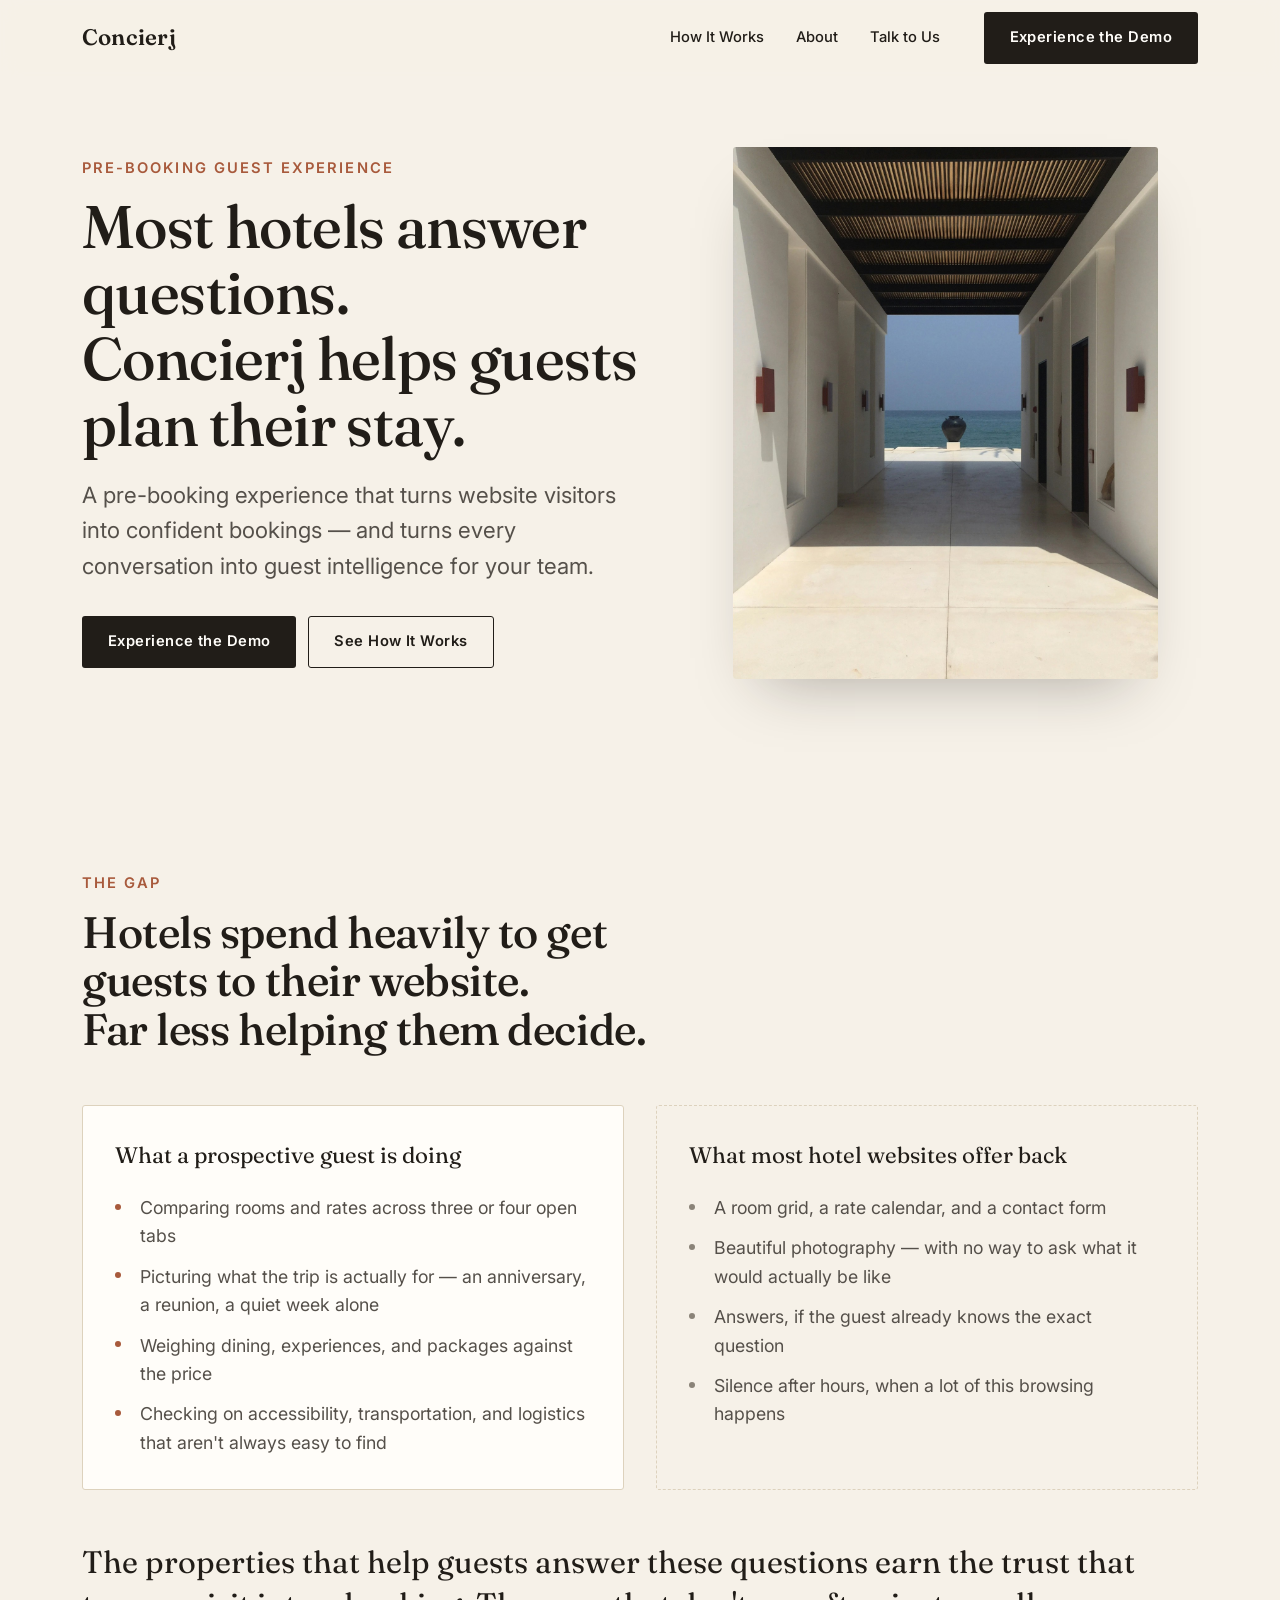
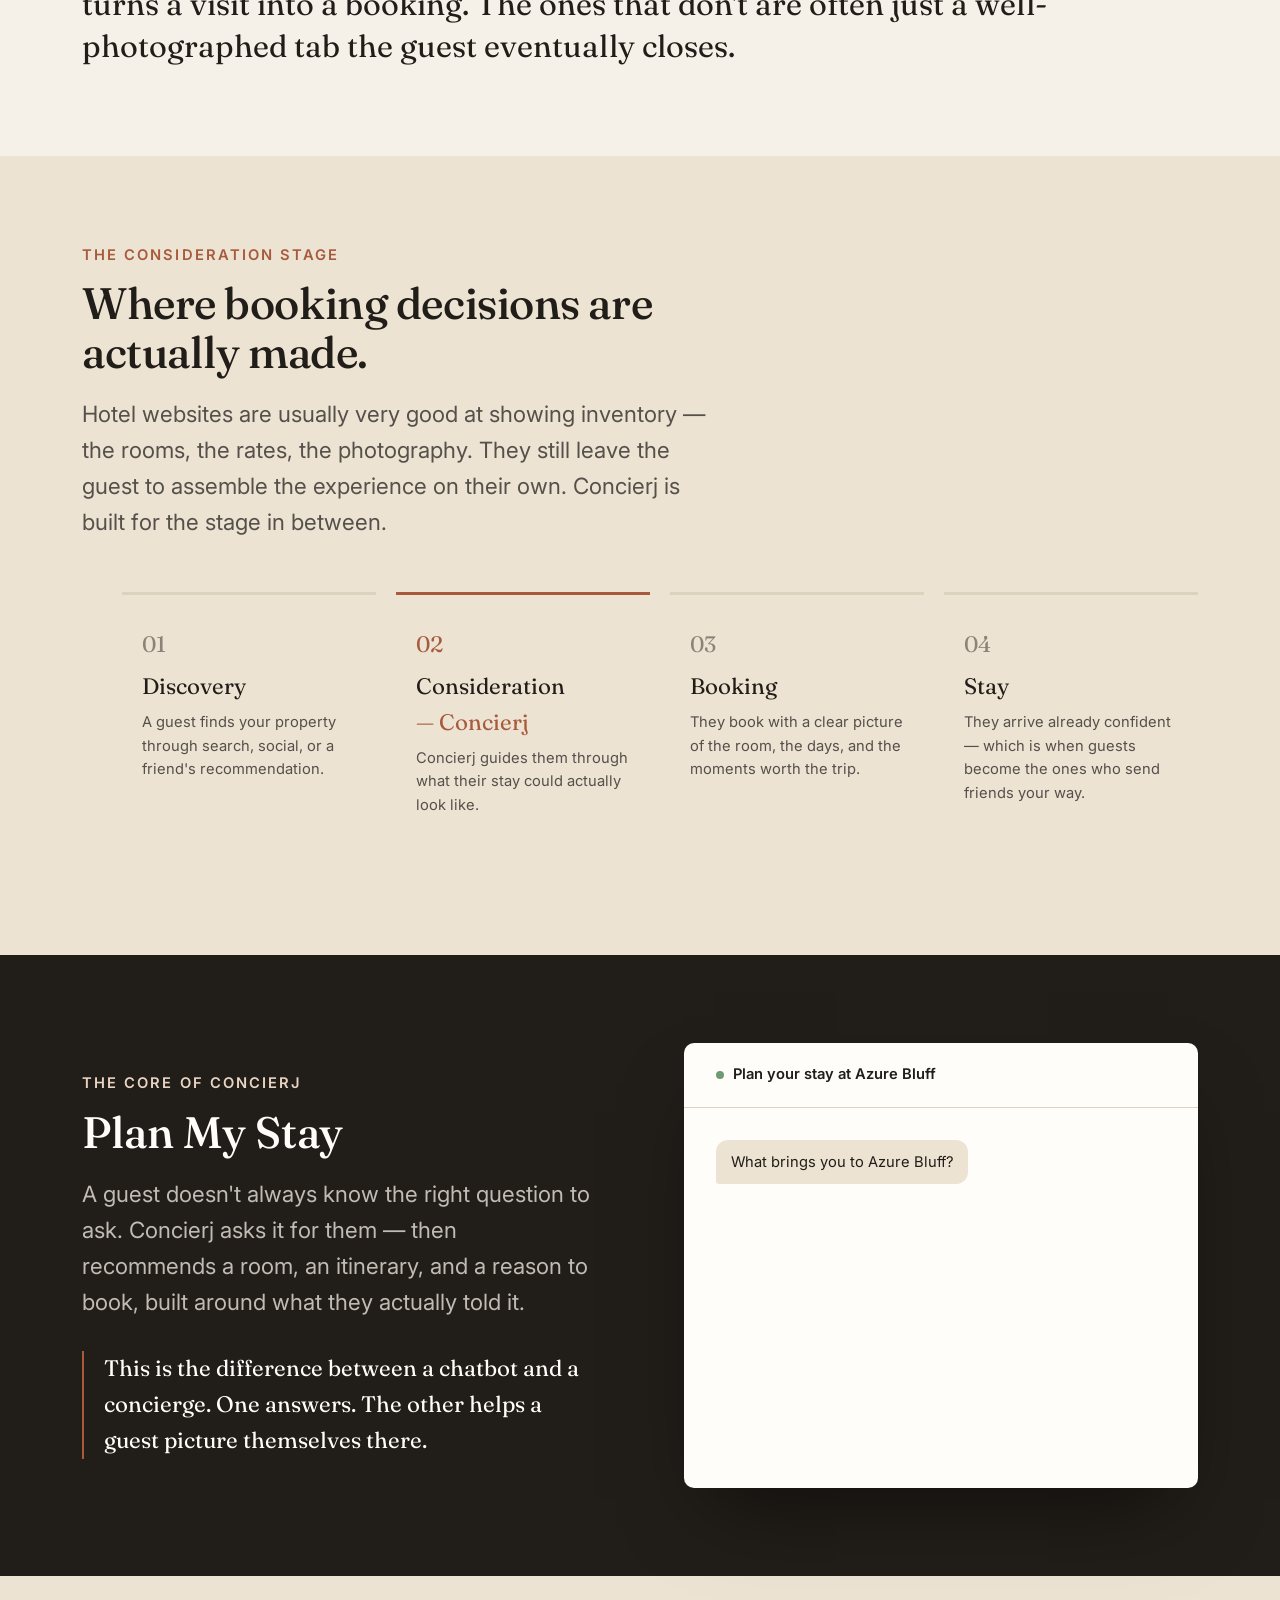
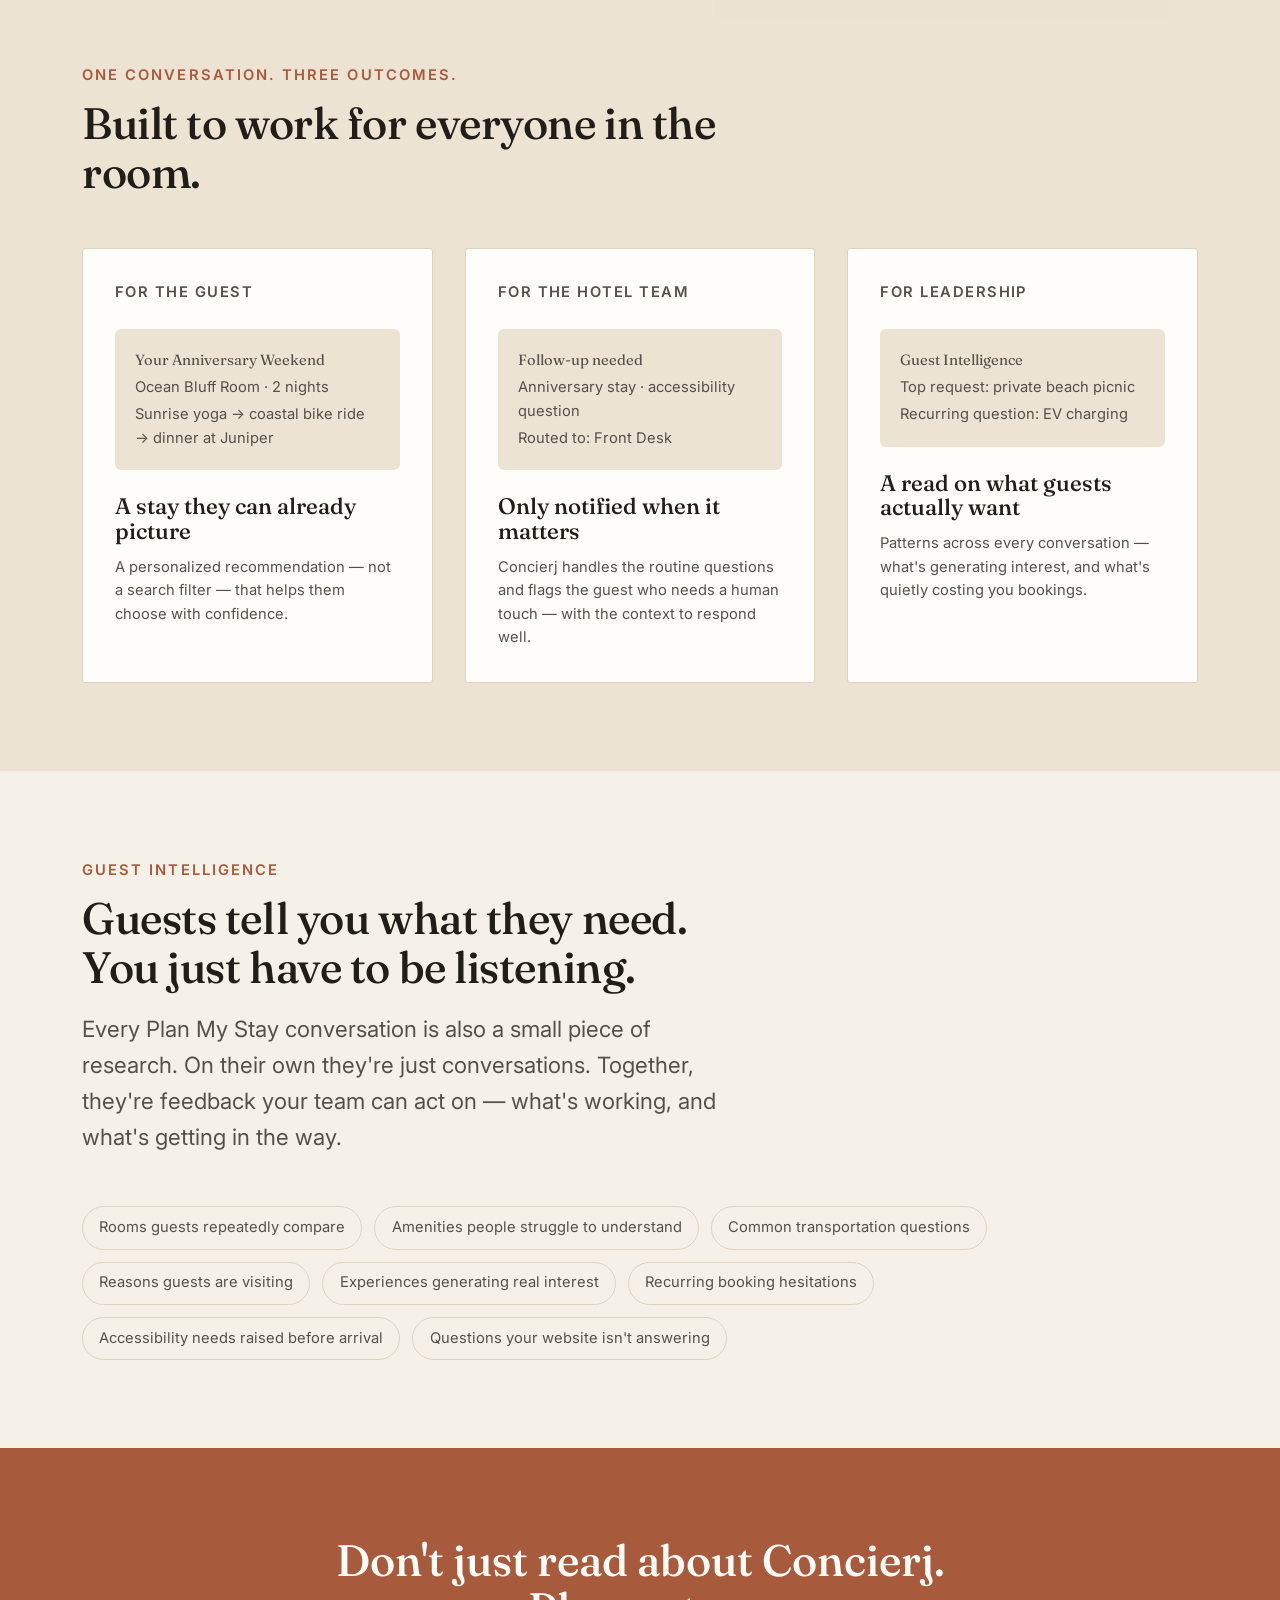
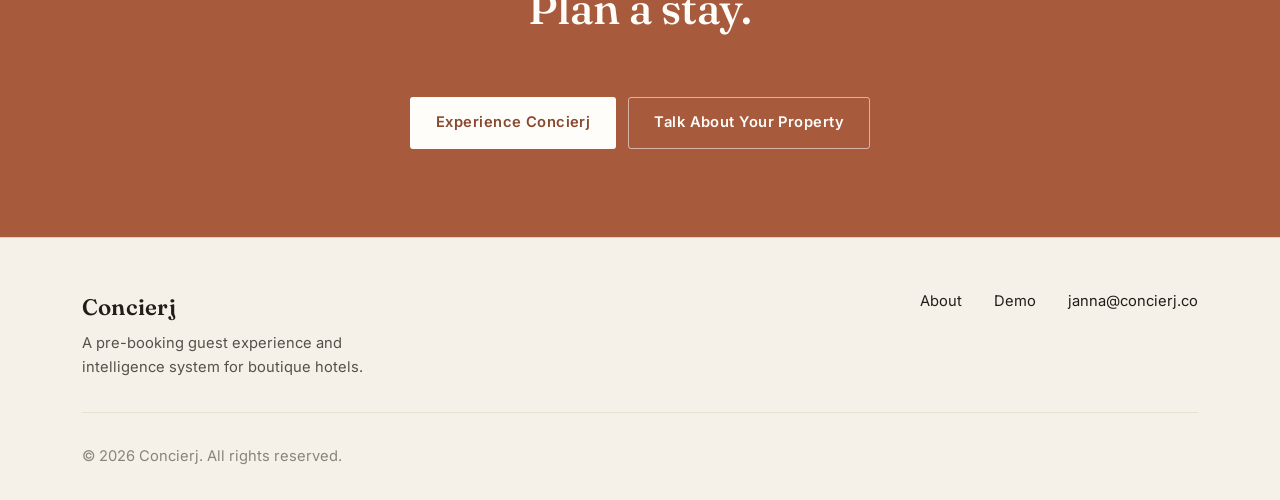
==== index.html @ c4ca3029 "Initial Concierj marketing site + Azure Bluff demo - Home: hero, problem, consideration stage, Plan " ====
<!doctype html>
<html lang="en">
<head>
  <meta charset="UTF-8" />
  <meta name="viewport" content="width=device-width, initial-scale=1" />
  <title>Concierj | Turn Hotel Website Visitors Into Confident Guests</title>
  <meta name="description" content="Concierj is a pre-booking guest experience for boutique hotels. It helps prospective guests plan their stay before they book — and turns every conversation into guest intelligence for your team." />
  <link rel="canonical" href="https://concierj.co/" />

  <meta property="og:type" content="website" />
  <meta property="og:site_name" content="Concierj" />
  <meta property="og:title" content="Concierj | Turn Hotel Website Visitors Into Confident Guests" />
  <meta property="og:description" content="Most hotels answer questions. Concierj helps guests plan their stay — a pre-booking experience that turns website visitors into confident bookings." />
  <meta property="og:url" content="https://concierj.co/" />
  <meta property="og:image" content="https://concierj.co/assets/images/concierj/hero-corridor.jpg" />
  <meta name="twitter:card" content="summary_large_image" />

  <link rel="icon" href="/assets/icons/favicon.svg" type="image/svg+xml" />
  <link rel="preconnect" href="https://fonts.googleapis.com" />
  <link rel="preconnect" href="https://fonts.gstatic.com" crossorigin />
  <link href="https://fonts.googleapis.com/css2?family=Fraunces:opsz,wght@9..144,400;9..144,500;9..144,600&family=Inter:wght@400;500;600;700&display=swap" rel="stylesheet" />

  <link rel="stylesheet" href="/styles/tokens.css" />
  <link rel="stylesheet" href="/styles/base.css" />
  <link rel="stylesheet" href="/styles/home.css" />
</head>
<body>
  <a class="skip-link" href="#main">Skip to content</a>

  <header class="site-header" data-site-header>
    <div class="wrap site-header__row">
      <a class="wordmark" href="/">Concierj</a>

      <nav class="site-nav" data-nav-menu id="site-nav">
        <a href="/#consideration">How It Works</a>
        <a href="/about.html">About</a>
        <a href="https://calendly.com/janna-concierj/30min">Talk to Us</a>
        <a class="btn btn-primary nav-cta" href="/demo/">Experience the Demo</a>
      </nav>

      <button class="nav-toggle" data-nav-toggle aria-expanded="false" aria-controls="site-nav">
        <span class="visually-hidden">Menu</span>
        <span aria-hidden="true"></span>
      </button>
    </div>
  </header>

  <main id="main">

    <!-- HERO -->
    <section class="hero">
      <div class="wrap hero__row">
        <div class="hero__copy">
          <p class="eyebrow">Pre-booking guest experience</p>
          <h1>Most hotels answer questions.<br>Concierj helps guests plan their stay.</h1>
          <p class="hero__sub">A pre-booking experience that turns website visitors into confident bookings — and turns every conversation into guest intelligence for your team.</p>
          <div class="hero__ctas">
            <a class="btn btn-primary" href="/demo/">Experience the Demo</a>
            <a class="btn btn-ghost" href="#consideration">See How It Works</a>
          </div>
        </div>
        <figure class="hero__media">
          <img src="/assets/images/concierj/hero-corridor.jpg" alt="A sunlit hotel corridor opening onto the ocean" width="1200" height="1500" />
        </figure>
      </div>
    </section>

    <!-- THE PROBLEM -->
    <section class="section" id="problem">
      <div class="wrap">
        <div class="section__head" data-reveal>
          <p class="eyebrow">The gap</p>
          <h2>Hotels spend heavily to get guests to their website.<br>Far less helping them decide.</h2>
        </div>

        <div class="compare" data-reveal>
          <div class="compare__col">
            <p class="compare__label">What a prospective guest is doing</p>
            <ul class="compare__list">
              <li>Comparing rooms and rates across three or four open tabs</li>
              <li>Picturing what the trip is actually for — an anniversary, a reunion, a quiet week alone</li>
              <li>Weighing dining, experiences, and packages against the price</li>
              <li>Checking on accessibility, transportation, and logistics that aren't always easy to find</li>
            </ul>
          </div>
          <div class="compare__col compare__col--muted">
            <p class="compare__label">What most hotel websites offer back</p>
            <ul class="compare__list">
              <li>A room grid, a rate calendar, and a contact form</li>
              <li>Beautiful photography — with no way to ask what it would actually be like</li>
              <li>Answers, if the guest already knows the exact question</li>
              <li>Silence after hours, when a lot of this browsing happens</li>
            </ul>
          </div>
        </div>

        <p class="section__note" data-reveal>The properties that help guests answer these questions earn the trust that turns a visit into a booking. The ones that don't are often just a well-photographed tab the guest eventually closes.</p>
      </div>
    </section>

    <!-- THE CONSIDERATION STAGE -->
    <section class="section section--sand" id="consideration">
      <div class="wrap">
        <div class="section__head" data-reveal>
          <p class="eyebrow">The consideration stage</p>
          <h2>Where booking decisions are actually made.</h2>
          <p class="section__lede">Hotel websites are usually very good at showing inventory — the rooms, the rates, the photography. They still leave the guest to assemble the experience on their own. Concierj is built for the stage in between.</p>
        </div>

        <ol class="flow" data-reveal>
          <li class="flow__step">
            <span class="flow__index">01</span>
            <span class="flow__label">Discovery</span>
            <span class="flow__desc">A guest finds your property through search, social, or a friend's recommendation.</span>
          </li>
          <li class="flow__step flow__step--active">
            <span class="flow__index">02</span>
            <span class="flow__label">Consideration<br><em>— Concierj</em></span>
            <span class="flow__desc">Concierj guides them through what their stay could actually look like.</span>
          </li>
          <li class="flow__step">
            <span class="flow__index">03</span>
            <span class="flow__label">Booking</span>
            <span class="flow__desc">They book with a clear picture of the room, the days, and the moments worth the trip.</span>
          </li>
          <li class="flow__step">
            <span class="flow__index">04</span>
            <span class="flow__label">Stay</span>
            <span class="flow__desc">They arrive already confident — which is when guests become the ones who send friends your way.</span>
          </li>
        </ol>
      </div>
    </section>

    <!-- PLAN MY STAY -->
    <section class="section plan" id="plan-my-stay">
      <div class="wrap plan__row">
        <div class="plan__copy" data-reveal>
          <p class="eyebrow">The core of Concierj</p>
          <h2>Plan My Stay</h2>
          <p class="section__lede">A guest doesn't always know the right question to ask. Concierj asks it for them — then recommends a room, an itinerary, and a reason to book, built around what they actually told it.</p>
          <p class="plan__note">This is the difference between a chatbot and a concierge. One answers. The other helps a guest picture themselves there.</p>
        </div>

        <div class="chat" data-reveal aria-label="Example Plan My Stay conversation">
          <div class="chat__window" data-chat-window>
            <div class="chat__header">
              <span class="chat__dot"></span> Plan your stay at Azure Bluff
            </div>
            <div class="chat__body" data-chat-body></div>
          </div>
        </div>
      </div>
    </section>

    <!-- ONE CONVERSATION. THREE OUTCOMES. -->
    <section class="section section--sand" id="outcomes">
      <div class="wrap">
        <div class="section__head" data-reveal>
          <p class="eyebrow">One conversation. Three outcomes.</p>
          <h2>Built to work for everyone in the room.</h2>
        </div>

        <div class="outcomes" data-reveal>
          <article class="outcome-card">
            <p class="outcome-card__for">For the guest</p>
            <div class="outcome-card__mock outcome-card__mock--itinerary">
              <p class="mock-title">Your Anniversary Weekend</p>
              <p class="mock-line">Ocean Bluff Room · 2 nights</p>
              <p class="mock-line">Sunrise yoga → coastal bike ride → dinner at Juniper</p>
            </div>
            <h3>A stay they can already picture</h3>
            <p>A personalized recommendation — not a search filter — that helps them choose with confidence.</p>
          </article>

          <article class="outcome-card">
            <p class="outcome-card__for">For the hotel team</p>
            <div class="outcome-card__mock outcome-card__mock--alert">
              <p class="mock-title">Follow-up needed</p>
              <p class="mock-line">Anniversary stay · accessibility question</p>
              <p class="mock-line">Routed to: Front Desk</p>
            </div>
            <h3>Only notified when it matters</h3>
            <p>Concierj handles the routine questions and flags the guest who needs a human touch — with the context to respond well.</p>
          </article>

          <article class="outcome-card">
            <p class="outcome-card__for">For leadership</p>
            <div class="outcome-card__mock outcome-card__mock--report">
              <p class="mock-title">Guest Intelligence</p>
              <p class="mock-line">Top request: private beach picnic</p>
              <p class="mock-line">Recurring question: EV charging</p>
            </div>
            <h3>A read on what guests actually want</h3>
            <p>Patterns across every conversation — what's generating interest, and what's quietly costing you bookings.</p>
          </article>
        </div>
      </div>
    </section>

    <!-- GUEST INTELLIGENCE -->
    <section class="section" id="guest-intelligence">
      <div class="wrap">
        <div class="section__head" data-reveal>
          <p class="eyebrow">Guest intelligence</p>
          <h2>Guests tell you what they need. You just have to be listening.</h2>
          <p class="section__lede">Every Plan My Stay conversation is also a small piece of research. On their own they're just conversations. Together, they're feedback your team can act on — what's working, and what's getting in the way.</p>
        </div>

        <ul class="tags" data-reveal>
          <li>Rooms guests repeatedly compare</li>
          <li>Amenities people struggle to understand</li>
          <li>Common transportation questions</li>
          <li>Reasons guests are visiting</li>
          <li>Experiences generating real interest</li>
          <li>Recurring booking hesitations</li>
          <li>Accessibility needs raised before arrival</li>
          <li>Questions your website isn't answering</li>
        </ul>
      </div>
    </section>

    <!-- FINAL CTA -->
    <section class="cta-final">
      <div class="wrap cta-final__inner" data-reveal>
        <h2>Don't just read about Concierj.<br>Plan a stay.</h2>
        <div class="hero__ctas">
          <a class="btn btn-on-dark" href="/demo/">Experience Concierj</a>
          <a class="btn btn-ghost-on-dark" href="https://calendly.com/janna-concierj/30min">Talk About Your Property</a>
        </div>
      </div>
    </section>

  </main>

  <footer class="site-footer">
    <div class="wrap site-footer__row">
      <div>
        <p class="wordmark wordmark--footer">Concierj</p>
        <p class="site-footer__tagline">A pre-booking guest experience and intelligence system for boutique hotels.</p>
      </div>
      <nav class="site-footer__nav">
        <a href="/about.html">About</a>
        <a href="/demo/">Demo</a>
        <a href="mailto:janna@concierj.co">janna@concierj.co</a>
      </nav>
    </div>
    <div class="wrap">
      <p class="site-footer__copy">© 2026 Concierj. All rights reserved.</p>
    </div>
  </footer>

  <script src="/scripts/nav.js"></script>
  <script src="/scripts/home.js"></script>
</body>
</html>
---- styles/tokens.css ----
/* ============================================================
   Concierj — Design Tokens
   Shared across the Concierj marketing site and the Azure Bluff
   demo environment. Azure Bluff overrides a subset of these in
   demo.css to read as a related-but-distinct hotel brand.
   ============================================================ */

:root {
  /* Concierj palette — warm, editorial, hospitality-first */
  --ink: #211d18;
  --ink-soft: #55504a;
  --ink-faint: #8a8378;
  --sand: #f6f1e8;
  --sand-deep: #ece3d3;
  --paper: #fffdf9;
  --accent: #a85a3c;
  --accent-dark: #8a4830;
  --accent-soft: #e9d4c4;
  --line: #ddd2bd;
  --line-soft: #e8e0d1;

  /* Type */
  --font-display: "Fraunces", "Iowan Old Style", Georgia, serif;
  --font-body: "Inter", -apple-system, BlinkMacSystemFont, "Segoe UI", sans-serif;

  --step--1: clamp(0.83rem, 0.8rem + 0.15vw, 0.92rem);
  --step-0: clamp(1rem, 0.95rem + 0.2vw, 1.125rem);
  --step-1: clamp(1.2rem, 1.1rem + 0.4vw, 1.4rem);
  --step-2: clamp(1.5rem, 1.3rem + 0.8vw, 1.95rem);
  --step-3: clamp(1.9rem, 1.5rem + 1.6vw, 2.75rem);
  --step-4: clamp(2.4rem, 1.8rem + 2.6vw, 3.75rem);
  --step-5: clamp(3rem, 2.1rem + 4vw, 5rem);

  /* Space */
  --space-2xs: 0.4rem;
  --space-xs: 0.75rem;
  --space-s: 1.25rem;
  --space-m: 2rem;
  --space-l: 3.25rem;
  --space-xl: 5.5rem;
  --space-2xl: 8.5rem;

  /* Layout */
  --content-max: 1180px;
  --text-max: 62ch;
  --radius: 3px;
  --ease: cubic-bezier(0.22, 0.61, 0.36, 1);
  --dur: 0.6s;
}
---- styles/base.css ----
/* ============================================================
   Base reset + shared primitives (buttons, links, layout utils)
   ============================================================ */

*, *::before, *::after { box-sizing: border-box; }
html { scroll-behavior: smooth; }
@media (prefers-reduced-motion: reduce) {
  html { scroll-behavior: auto; }
  *, *::before, *::after {
    animation-duration: 0.01ms !important;
    animation-iteration-count: 1 !important;
    transition-duration: 0.01ms !important;
    scroll-behavior: auto !important;
  }
}

body {
  margin: 0;
  background: var(--sand);
  color: var(--ink);
  font-family: var(--font-body);
  font-size: var(--step-0);
  line-height: 1.6;
  -webkit-font-smoothing: antialiased;
}

img { max-width: 100%; height: auto; display: block; }
h1, h2, h3, h4 { font-family: var(--font-display); font-weight: 500; line-height: 1.1; margin: 0; }
p { margin: 0; }
a { color: inherit; text-decoration: none; }
button { font-family: inherit; }
ul { margin: 0; padding: 0; list-style: none; }

.wrap {
  max-width: var(--content-max);
  margin-inline: auto;
  padding-inline: var(--space-s);
}

@media (min-width: 640px) {
  .wrap { padding-inline: var(--space-m); }
}

.eyebrow {
  font-size: var(--step--1);
  letter-spacing: 0.14em;
  text-transform: uppercase;
  color: var(--accent);
  font-weight: 600;
}

.btn {
  display: inline-flex;
  align-items: center;
  gap: 0.5em;
  padding: 0.9em 1.7em;
  border-radius: var(--radius);
  font-size: var(--step--1);
  letter-spacing: 0.03em;
  font-weight: 600;
  border: 1px solid transparent;
  cursor: pointer;
  transition: transform var(--dur) var(--ease), background var(--dur) var(--ease), color var(--dur) var(--ease), border-color var(--dur) var(--ease);
  white-space: nowrap;
}
.btn:hover { transform: translateY(-1px); }

.btn-primary {
  background: var(--ink);
  color: var(--paper);
}
.btn-primary:hover { background: var(--accent-dark); }

.btn-ghost {
  background: transparent;
  color: var(--ink);
  border-color: var(--ink);
}
.btn-ghost:hover { background: var(--ink); color: var(--paper); }

.btn-on-dark {
  background: var(--paper);
  color: var(--ink);
}
.btn-on-dark:hover { background: var(--accent-soft); }

.btn-ghost-on-dark {
  background: transparent;
  color: var(--paper);
  border-color: rgba(255,255,255,0.55);
}
.btn-ghost-on-dark:hover { border-color: var(--paper); background: rgba(255,255,255,0.1); }

.visually-hidden {
  position: absolute;
  width: 1px; height: 1px;
  overflow: hidden;
  clip: rect(0 0 0 0);
  white-space: nowrap;
}

.skip-link {
  position: absolute;
  left: 1rem; top: -6rem;
  background: var(--ink);
  color: var(--paper);
  padding: 0.7em 1.2em;
  z-index: 100;
  white-space: nowrap;
  transition: top 0.2s ease;
  border-radius: var(--radius);
}
.skip-link:focus { top: 1rem; }

/* Scroll reveal */
[data-reveal] {
  opacity: 0;
  transform: translateY(18px);
  transition: opacity 0.8s var(--ease), transform 0.8s var(--ease);
}
[data-reveal].is-visible {
  opacity: 1;
  transform: translateY(0);
}
---- styles/home.css ----
/* ============================================================
   Concierj marketing site — layout & components
   ============================================================ */

/* ---- Header ---- */
.site-header {
  position: sticky;
  top: 0;
  z-index: 50;
  background: rgba(246, 241, 232, 0.85);
  backdrop-filter: saturate(140%) blur(10px);
  border-bottom: 1px solid transparent;
  transition: border-color var(--dur) var(--ease), background var(--dur) var(--ease);
}
.site-header.is-scrolled {
  border-bottom-color: var(--line);
  background: rgba(246, 241, 232, 0.96);
}
.site-header__row {
  display: flex;
  align-items: center;
  justify-content: space-between;
  padding-block: var(--space-xs);
}
.wordmark {
  font-family: var(--font-display);
  font-size: var(--step-1);
  font-weight: 600;
  letter-spacing: 0.01em;
}
.site-nav {
  display: flex;
  align-items: center;
  gap: var(--space-m);
  font-size: var(--step--1);
  font-weight: 500;
}
.site-nav a:not(.btn):hover { color: var(--accent); }
.nav-cta { margin-left: var(--space-xs); }

.nav-toggle {
  display: none;
  width: 40px; height: 40px;
  border: none;
  background: none;
  position: relative;
  cursor: pointer;
}
.nav-toggle span[aria-hidden] {
  position: absolute; inset: 0;
  margin: auto;
  width: 22px; height: 2px;
  background: var(--ink);
}
.nav-toggle span[aria-hidden]::before,
.nav-toggle span[aria-hidden]::after {
  content: "";
  position: absolute;
  left: 0; width: 22px; height: 2px;
  background: var(--ink);
}
.nav-toggle span[aria-hidden]::before { top: -7px; }
.nav-toggle span[aria-hidden]::after { top: 7px; }

@media (max-width: 880px) {
  .nav-toggle { display: block; }
  .site-nav {
    position: fixed;
    inset: 0 0 0 30%;
    flex-direction: column;
    justify-content: center;
    align-items: flex-start;
    gap: var(--space-m);
    padding: var(--space-l);
    background: var(--paper);
    transform: translateX(100%);
    transition: transform var(--dur) var(--ease);
    font-size: var(--step-1);
  }
  .site-nav.is-open { transform: translateX(0); }
  body.nav-open { overflow: hidden; }
  .nav-cta { margin-left: 0; }
}

/* ---- Hero ---- */
.hero { padding-block: var(--space-l) var(--space-xl); }
.hero__row {
  display: grid;
  grid-template-columns: 1.05fr 0.95fr;
  gap: var(--space-l);
  align-items: center;
}
.hero__copy h1 { font-size: var(--step-4); letter-spacing: -0.01em; }
.hero__sub {
  margin-top: var(--space-s);
  max-width: 46ch;
  color: var(--ink-soft);
  font-size: var(--step-1);
}
.hero__ctas { display: flex; flex-wrap: wrap; gap: var(--space-xs); margin-top: var(--space-m); }
.eyebrow { display: block; margin-bottom: var(--space-xs); }
.hero__media img {
  border-radius: var(--radius);
  aspect-ratio: 4 / 5;
  object-fit: cover;
  box-shadow: 0 30px 60px -30px rgba(33, 29, 24, 0.35);
}

@media (max-width: 880px) {
  .hero__row { grid-template-columns: 1fr; }
  .hero__media { order: -1; }
  .hero__media img { aspect-ratio: 16/11; }
}

/* ---- Generic sections ---- */
.section { padding-block: var(--space-xl); }
.section--sand { background: var(--sand-deep); }
.section__head { max-width: 58ch; }
.section__head h2 { font-size: var(--step-3); letter-spacing: -0.01em; }
.section__lede { margin-top: var(--space-s); color: var(--ink-soft); font-size: var(--step-1); }
.section__note {
  margin-top: var(--space-l);
  max-width: var(--text-max);
  font-family: var(--font-display);
  font-size: var(--step-2);
  line-height: 1.35;
}

/* ---- Problem: compare columns ---- */
.compare {
  margin-top: var(--space-l);
  display: grid;
  grid-template-columns: 1fr 1fr;
  gap: var(--space-m);
}
.compare__col {
  background: var(--paper);
  border: 1px solid var(--line);
  border-radius: var(--radius);
  padding: var(--space-m);
}
.compare__col--muted { background: transparent; border-style: dashed; }
.compare__label {
  font-family: var(--font-display);
  font-size: var(--step-1);
  margin-bottom: var(--space-s);
}
.compare__list { display: grid; gap: var(--space-xs); }
.compare__list li {
  position: relative;
  padding-left: 1.4em;
  color: var(--ink-soft);
}
.compare__list li::before {
  content: "";
  position: absolute; left: 0; top: 0.55em;
  width: 6px; height: 6px;
  background: var(--accent);
  border-radius: 50%;
}
.compare__col--muted .compare__list li::before { background: var(--ink-faint); }

@media (max-width: 780px) {
  .compare { grid-template-columns: 1fr; }
}

/* ---- Consideration flow ---- */
.flow {
  margin-top: var(--space-l);
  display: grid;
  grid-template-columns: repeat(4, 1fr);
  gap: var(--space-s);
  counter-reset: flow;
}
.flow__step {
  display: flex;
  flex-direction: column;
  gap: var(--space-2xs);
  padding: var(--space-m) var(--space-s);
  border-top: 3px solid var(--line);
  position: relative;
}
.flow__step--active { border-top-color: var(--accent); }
.flow__index { font-family: var(--font-display); font-size: var(--step-1); color: var(--ink-faint); }
.flow__step--active .flow__index { color: var(--accent); }
.flow__label { font-family: var(--font-display); font-size: var(--step-1); }
.flow__label em { color: var(--accent); font-style: normal; }
.flow__desc { color: var(--ink-soft); font-size: var(--step--1); }

@media (max-width: 880px) {
  .flow { grid-template-columns: 1fr; }
  .flow__step { border-top: none; border-left: 3px solid var(--line); padding-left: var(--space-m); }
  .flow__step--active { border-left-color: var(--accent); }
}

/* ---- Plan My Stay ---- */
.plan { background: var(--ink); color: var(--sand); }
.plan .eyebrow { color: var(--accent-soft); }
.plan h2 { color: var(--paper); font-size: var(--step-3); }
.plan .section__lede { color: rgba(246,241,232,0.75); }
.plan__note {
  margin-top: var(--space-m);
  font-family: var(--font-display);
  font-size: var(--step-1);
  color: var(--paper);
  border-left: 2px solid var(--accent);
  padding-left: var(--space-s);
}
.plan__row {
  display: grid;
  grid-template-columns: 1fr 1fr;
  gap: var(--space-xl);
  align-items: center;
}

.chat__window {
  background: var(--paper);
  color: var(--ink);
  border-radius: 10px;
  overflow: hidden;
  box-shadow: 0 40px 80px -30px rgba(0,0,0,0.5);
}
.chat__header {
  display: flex; align-items: center; gap: 0.6em;
  padding: var(--space-s) var(--space-m);
  border-bottom: 1px solid var(--line);
  font-weight: 600;
  font-size: var(--step--1);
}
.chat__dot { width: 8px; height: 8px; border-radius: 50%; background: #6f9a72; display: inline-block; }
.chat__body {
  padding: var(--space-m);
  min-height: 380px;
  display: flex;
  flex-direction: column;
  gap: var(--space-s);
}

.bubble {
  max-width: 88%;
  padding: 0.75em 1em;
  border-radius: 12px;
  font-size: var(--step--1);
  line-height: 1.5;
  opacity: 0;
  transform: translateY(8px);
  animation: bubble-in 0.5s var(--ease) forwards;
}
@keyframes bubble-in { to { opacity: 1; transform: translateY(0); } }

.bubble--bot {
  background: var(--sand-deep);
  align-self: flex-start;
  border-bottom-left-radius: 3px;
}
.bubble--guest {
  background: var(--ink);
  color: var(--paper);
  align-self: flex-end;
  border-bottom-right-radius: 3px;
}
.bubble--card {
  align-self: flex-start;
  background: var(--paper);
  border: 1px solid var(--line);
  border-radius: 10px;
  padding: 1em;
  width: 100%;
  max-width: 100%;
}
.bubble--card .card-title { font-family: var(--font-display); font-size: var(--step-0); margin-bottom: 0.3em; }
.bubble--card .card-line { color: var(--ink-soft); font-size: var(--step--1); margin-top: 0.2em; }

.typing-dots { display: inline-flex; gap: 4px; align-self: flex-start; padding: 0.6em 1em; }
.typing-dots span {
  width: 6px; height: 6px; border-radius: 50%;
  background: var(--ink-faint);
  animation: typing-bounce 1s infinite ease-in-out;
}
.typing-dots span:nth-child(2) { animation-delay: 0.15s; }
.typing-dots span:nth-child(3) { animation-delay: 0.3s; }
@keyframes typing-bounce { 0%, 60%, 100% { transform: translateY(0); opacity: 0.5; } 30% { transform: translateY(-4px); opacity: 1; } }

@media (max-width: 880px) {
  .plan__row { grid-template-columns: 1fr; gap: var(--space-l); }
}

/* ---- Outcomes ---- */
.outcomes {
  margin-top: var(--space-l);
  display: grid;
  grid-template-columns: repeat(3, 1fr);
  gap: var(--space-m);
}
.outcome-card {
  background: var(--paper);
  border: 1px solid var(--line);
  border-radius: var(--radius);
  padding: var(--space-m);
  display: flex;
  flex-direction: column;
  gap: var(--space-xs);
}
.outcome-card__for {
  font-size: var(--step--1);
  text-transform: uppercase;
  letter-spacing: 0.1em;
  color: var(--accent);
  font-weight: 600;
}
.outcome-card__mock {
  background: var(--sand-deep);
  border-radius: 6px;
  padding: var(--space-s);
  margin-block: var(--space-xs);
}
.mock-title { font-family: var(--font-display); font-size: var(--step-0); }
.mock-line { font-size: var(--step--1); color: var(--ink-soft); margin-top: 0.25em; }
.outcome-card h3 { font-size: var(--step-1); }
.outcome-card p { color: var(--ink-soft); font-size: var(--step--1); }

@media (max-width: 880px) {
  .outcomes { grid-template-columns: 1fr; }
}

/* ---- Guest intelligence tags ---- */
.tags {
  margin-top: var(--space-l);
  display: flex;
  flex-wrap: wrap;
  gap: var(--space-xs);
}
.tags li {
  border: 1px solid var(--line);
  border-radius: 999px;
  padding: 0.6em 1.1em;
  font-size: var(--step--1);
  color: var(--ink-soft);
}

/* ---- Final CTA ---- */
.cta-final {
  background: var(--accent);
  color: var(--paper);
  padding-block: var(--space-xl);
  text-align: center;
}
.cta-final__inner { display: flex; flex-direction: column; align-items: center; gap: var(--space-m); }
.cta-final h2 { font-size: var(--step-3); color: var(--paper); }
.cta-final .btn-on-dark { color: var(--accent-dark); }

/* ---- Footer ---- */
.site-footer { padding-block: var(--space-l) var(--space-m); border-top: 1px solid var(--line); }
.site-footer__row {
  display: flex;
  justify-content: space-between;
  gap: var(--space-m);
  flex-wrap: wrap;
  padding-bottom: var(--space-m);
}
.wordmark--footer { font-size: var(--step-1); margin-bottom: 0.3em; }
.site-footer__tagline { color: var(--ink-soft); max-width: 38ch; font-size: var(--step--1); }
.site-footer__nav { display: flex; gap: var(--space-m); font-size: var(--step--1); align-self: start; }
.site-footer__nav a:hover { color: var(--accent); }
.site-footer__copy { color: var(--ink-faint); font-size: var(--step--1); padding-top: var(--space-m); border-top: 1px solid var(--line-soft); }
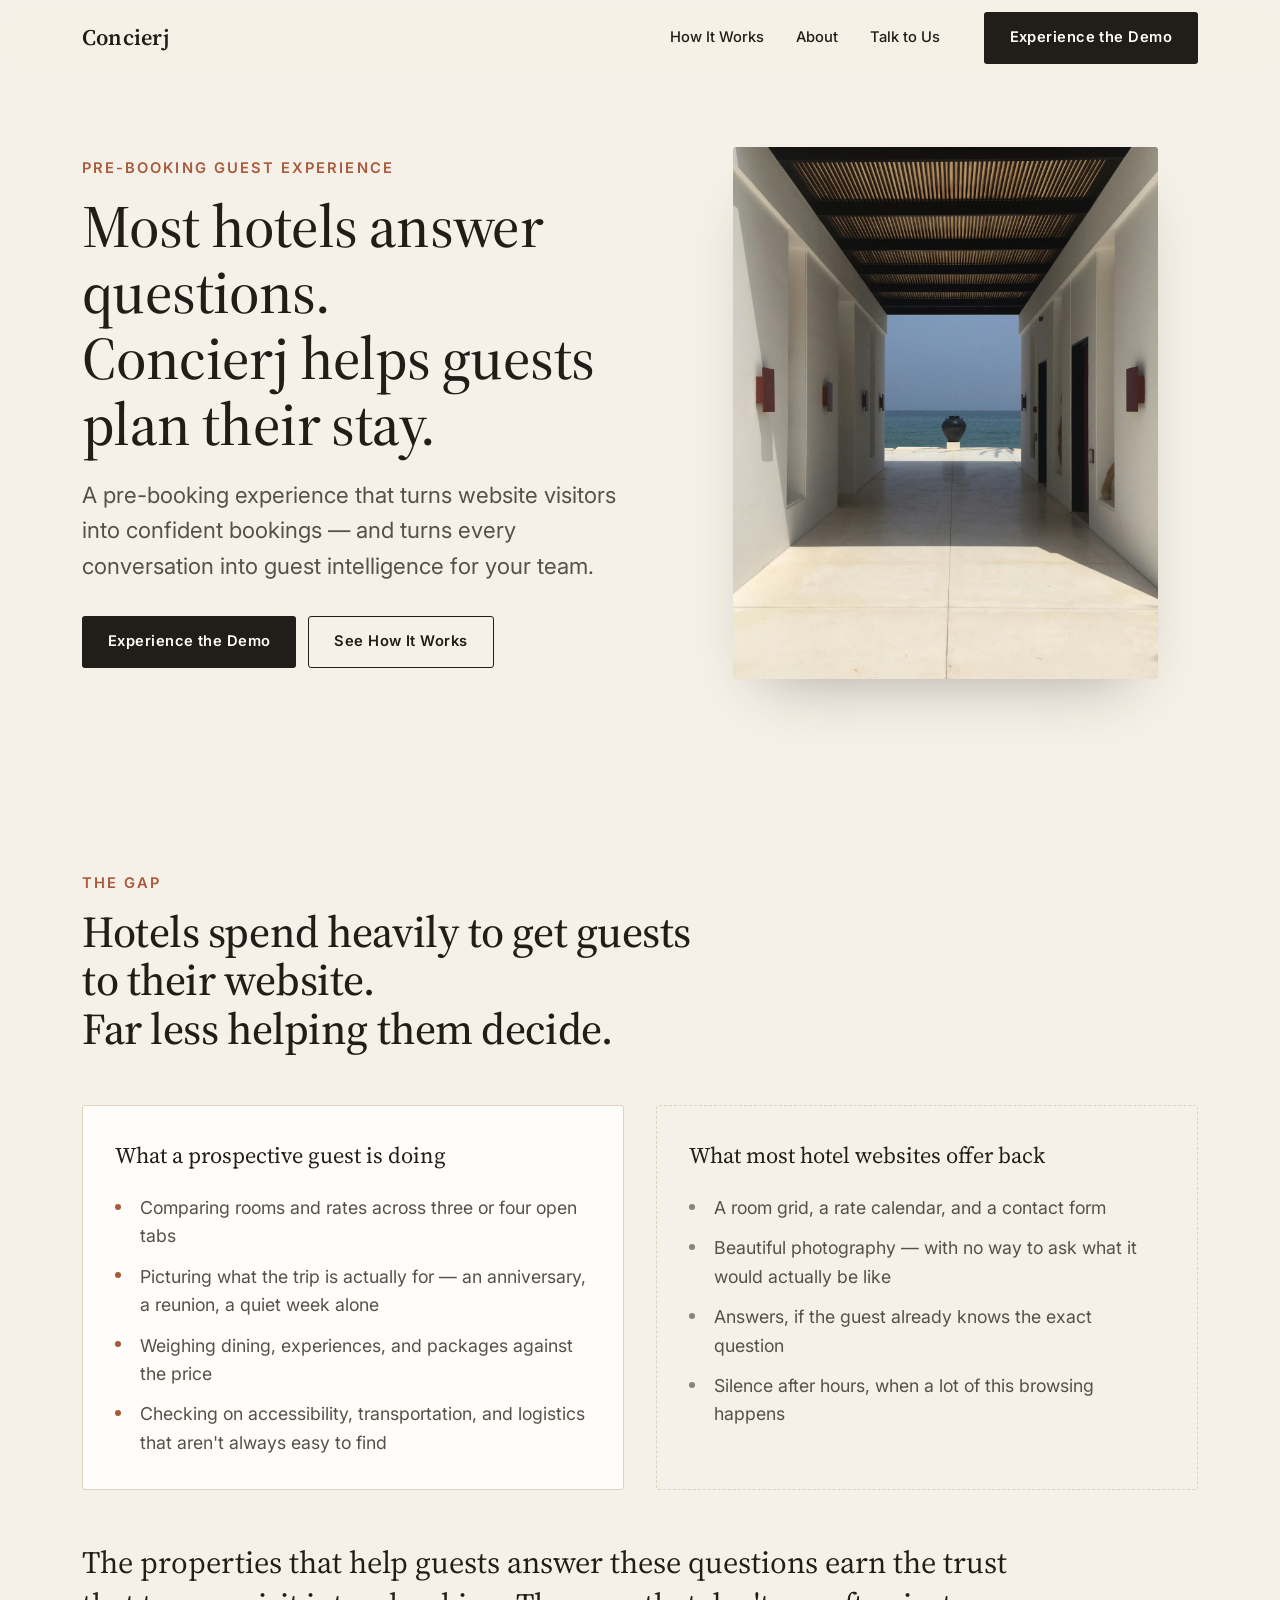
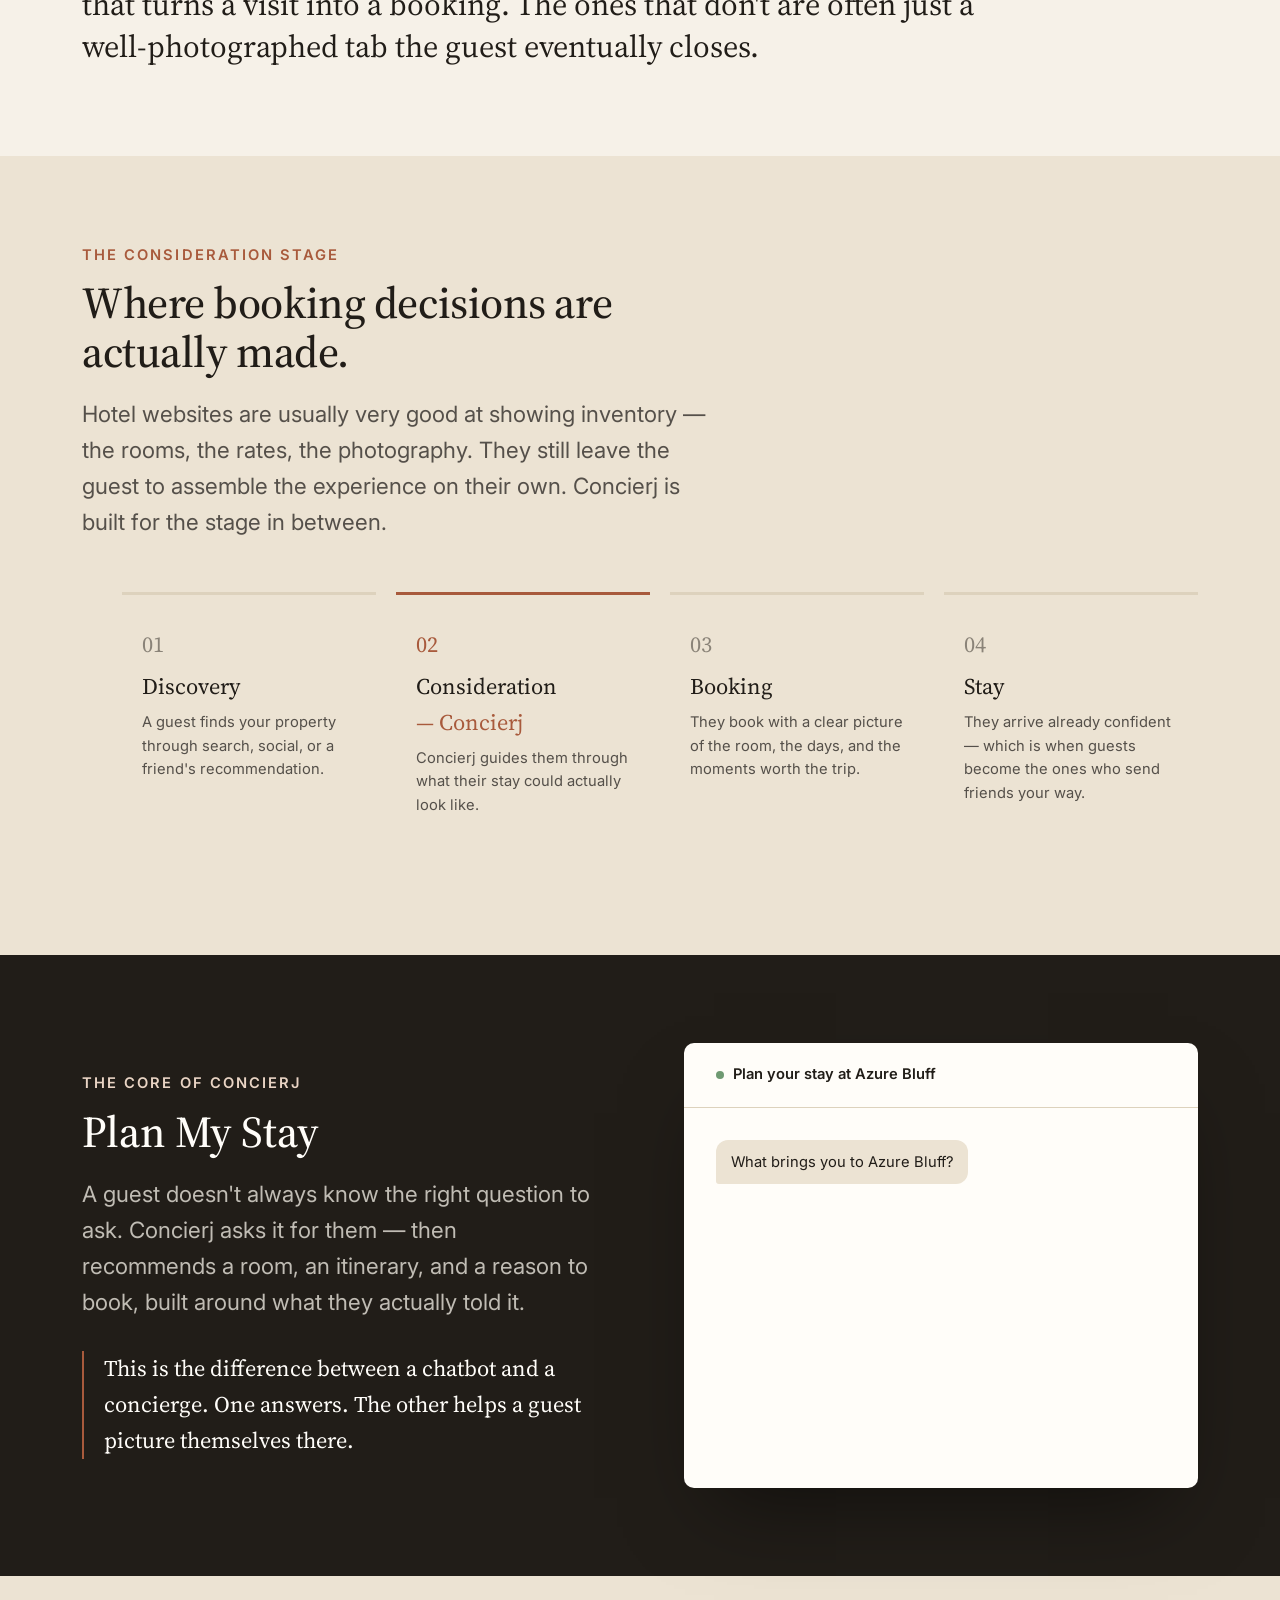
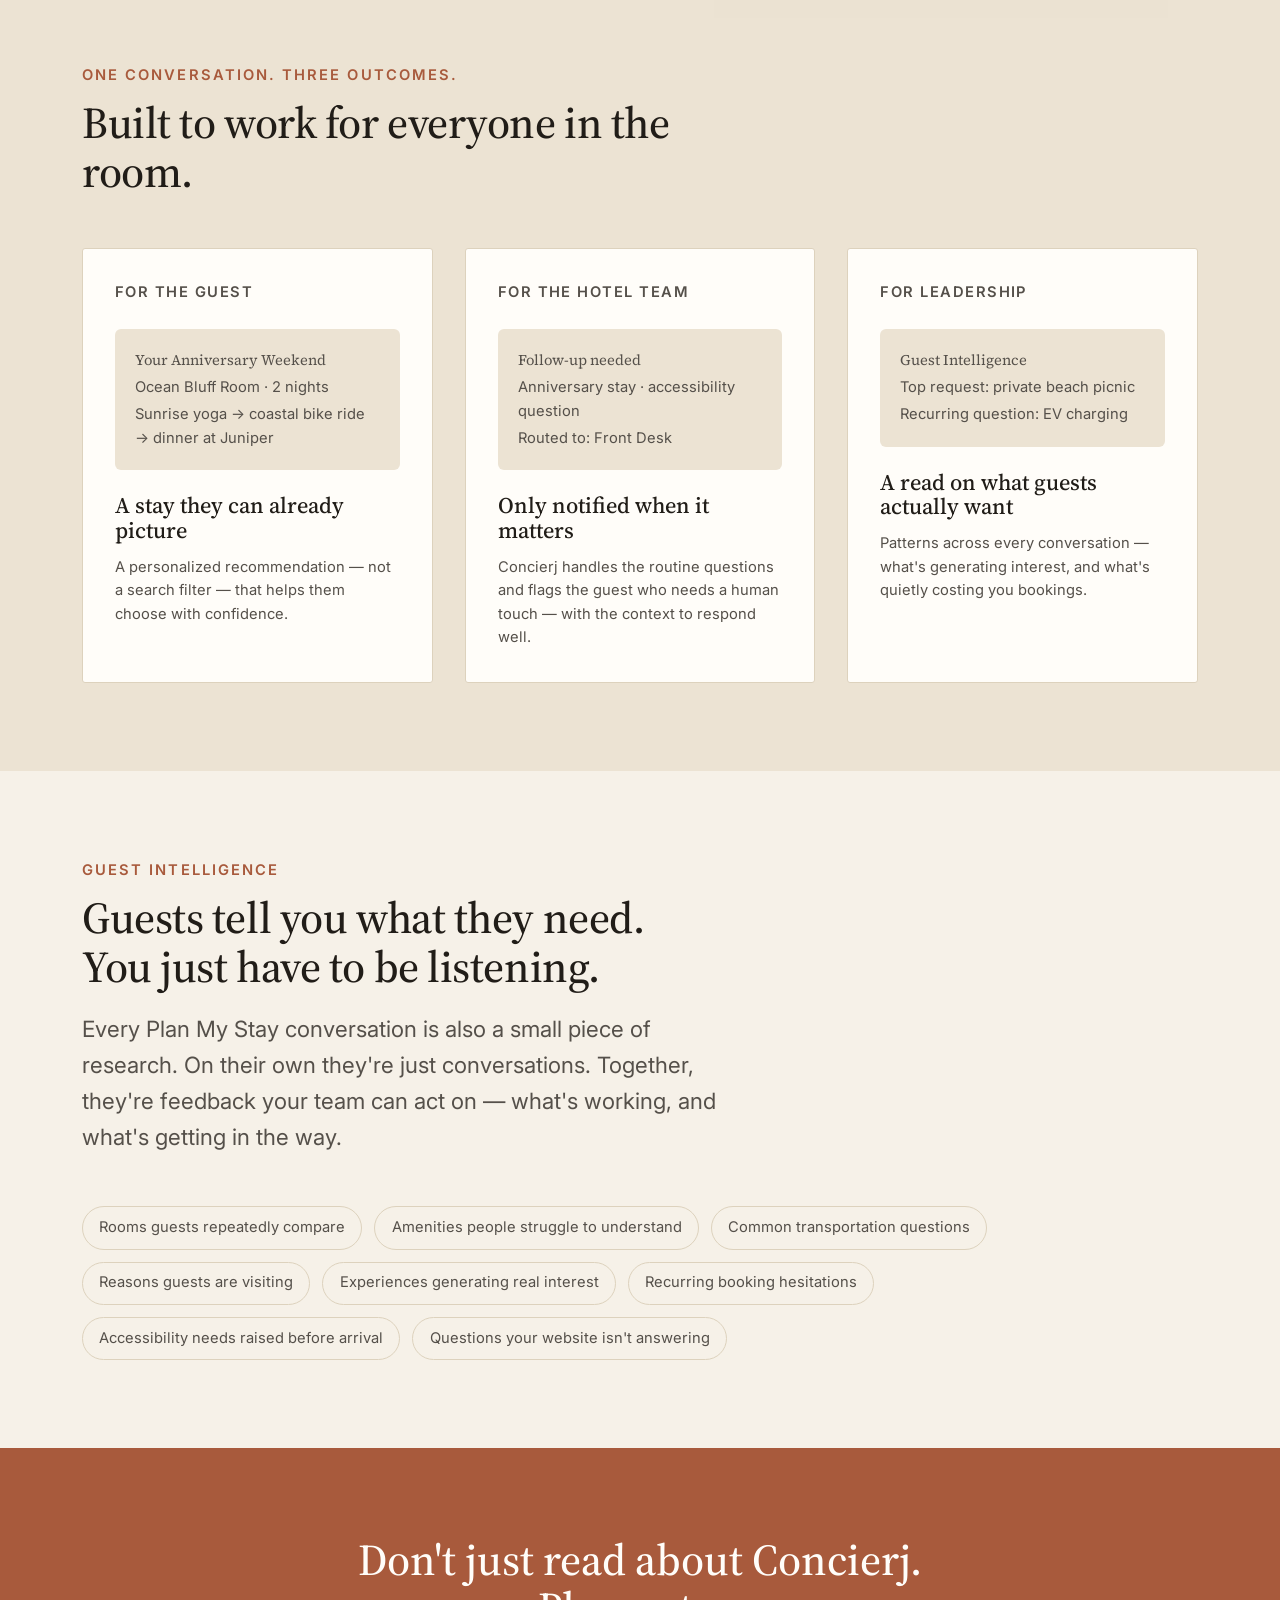
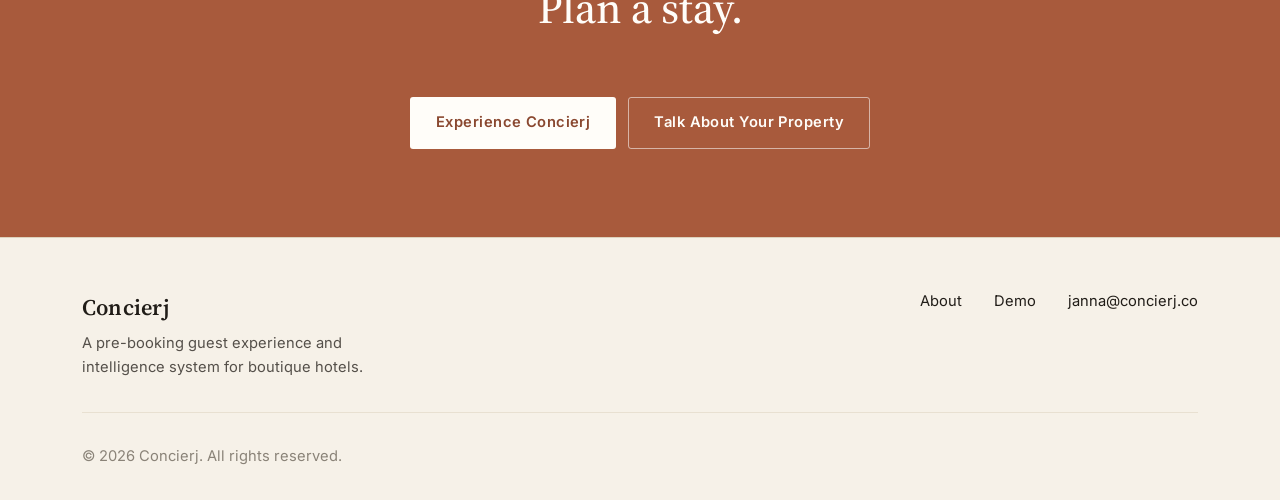
==== commit 6d24c50f: "Swap Fraunces for Source Serif 4 (cleaner j/f letterforms) Co-Authored-By: Claude Sonnet 5 <noreply@" ====
--- a/index.html
+++ b/index.html
@@ -18,7 +18,7 @@
   <link rel="icon" href="/assets/icons/favicon.svg" type="image/svg+xml" />
   <link rel="preconnect" href="https://fonts.googleapis.com" />
   <link rel="preconnect" href="https://fonts.gstatic.com" crossorigin />
-  <link href="https://fonts.googleapis.com/css2?family=Fraunces:opsz,wght@9..144,400;9..144,500;9..144,600&family=Inter:wght@400;500;600;700&display=swap" rel="stylesheet" />
+  <link href="https://fonts.googleapis.com/css2?family=Source+Serif+4:opsz,wght@8..60,400;8..60,500;8..60,600&family=Inter:wght@400;500;600;700&display=swap" rel="stylesheet" />
 
   <link rel="stylesheet" href="/styles/tokens.css" />
   <link rel="stylesheet" href="/styles/base.css" />
--- a/styles/tokens.css
+++ b/styles/tokens.css
@@ -20,7 +20,7 @@
   --line-soft: #e8e0d1;
 
   /* Type */
-  --font-display: "Fraunces", "Iowan Old Style", Georgia, serif;
+  --font-display: "Source Serif 4", "Iowan Old Style", Georgia, serif;
   --font-body: "Inter", -apple-system, BlinkMacSystemFont, "Segoe UI", sans-serif;
 
   --step--1: clamp(0.83rem, 0.8rem + 0.15vw, 0.92rem);
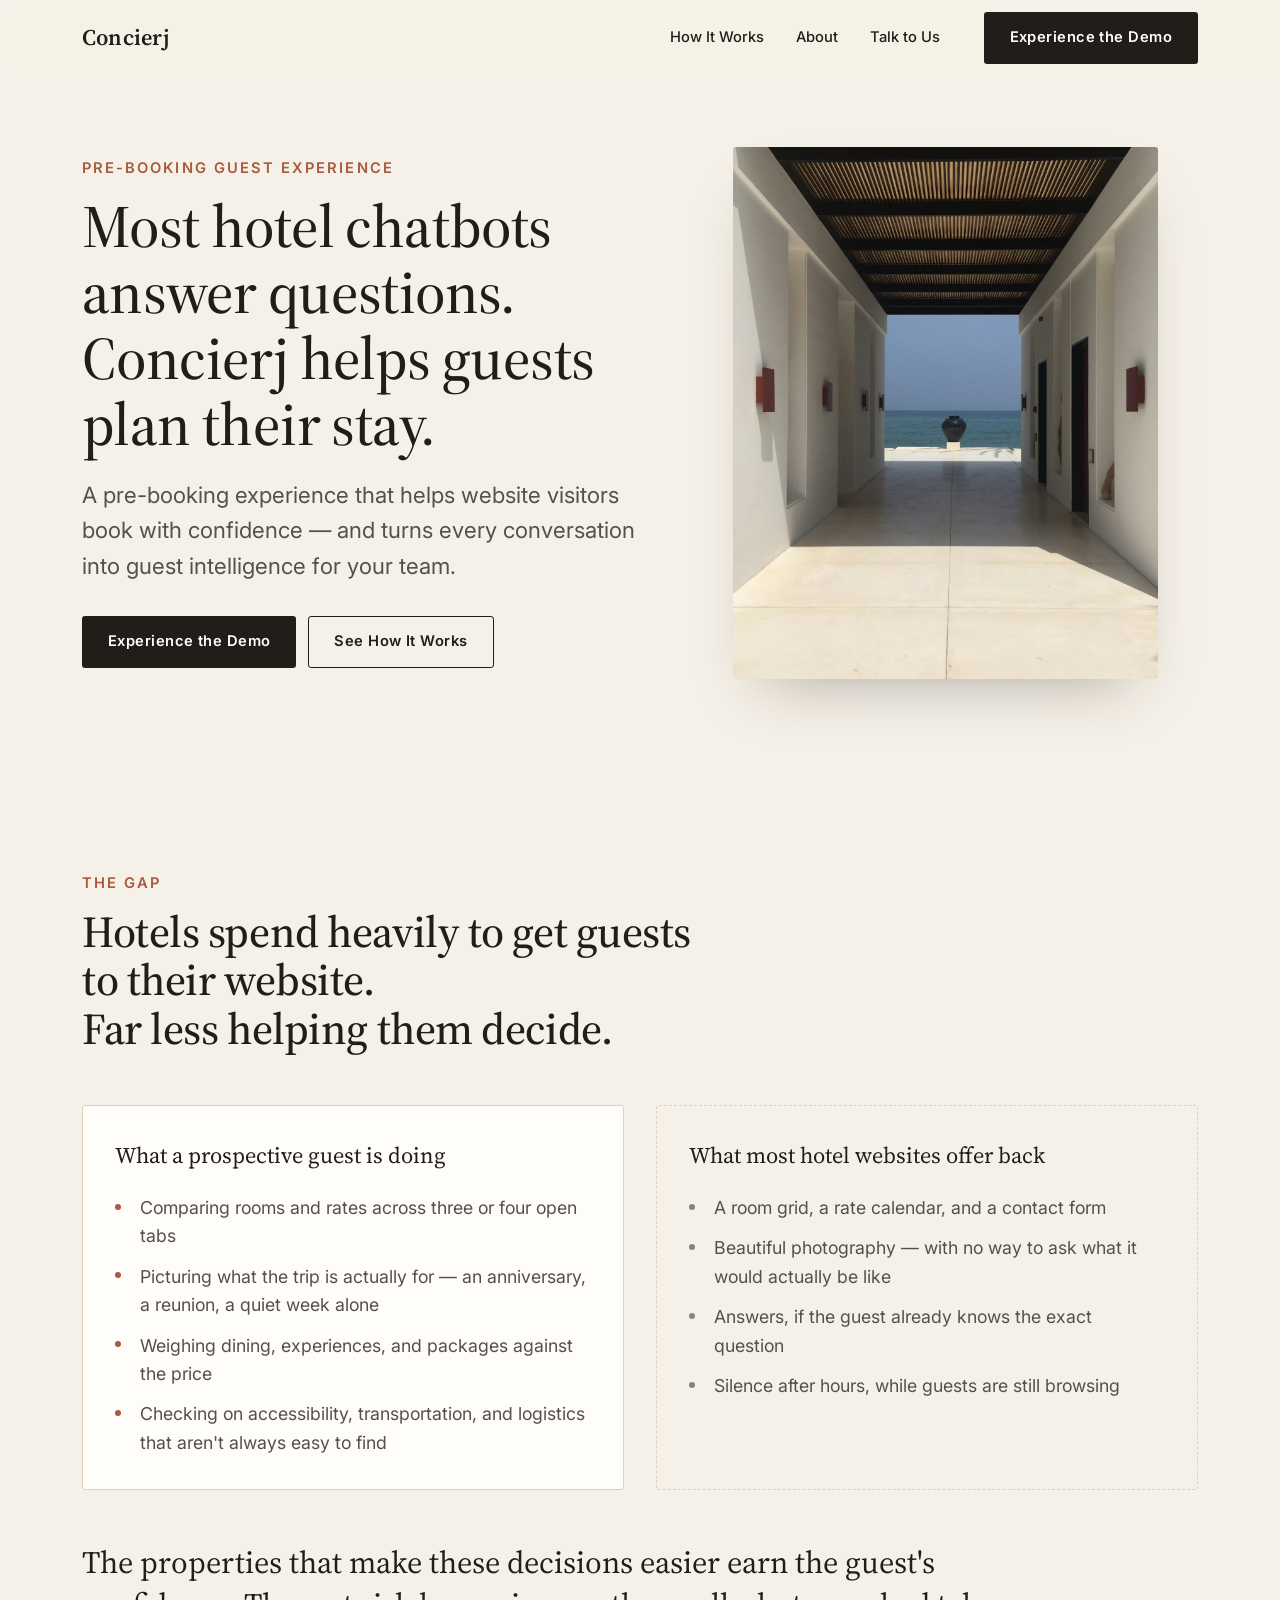
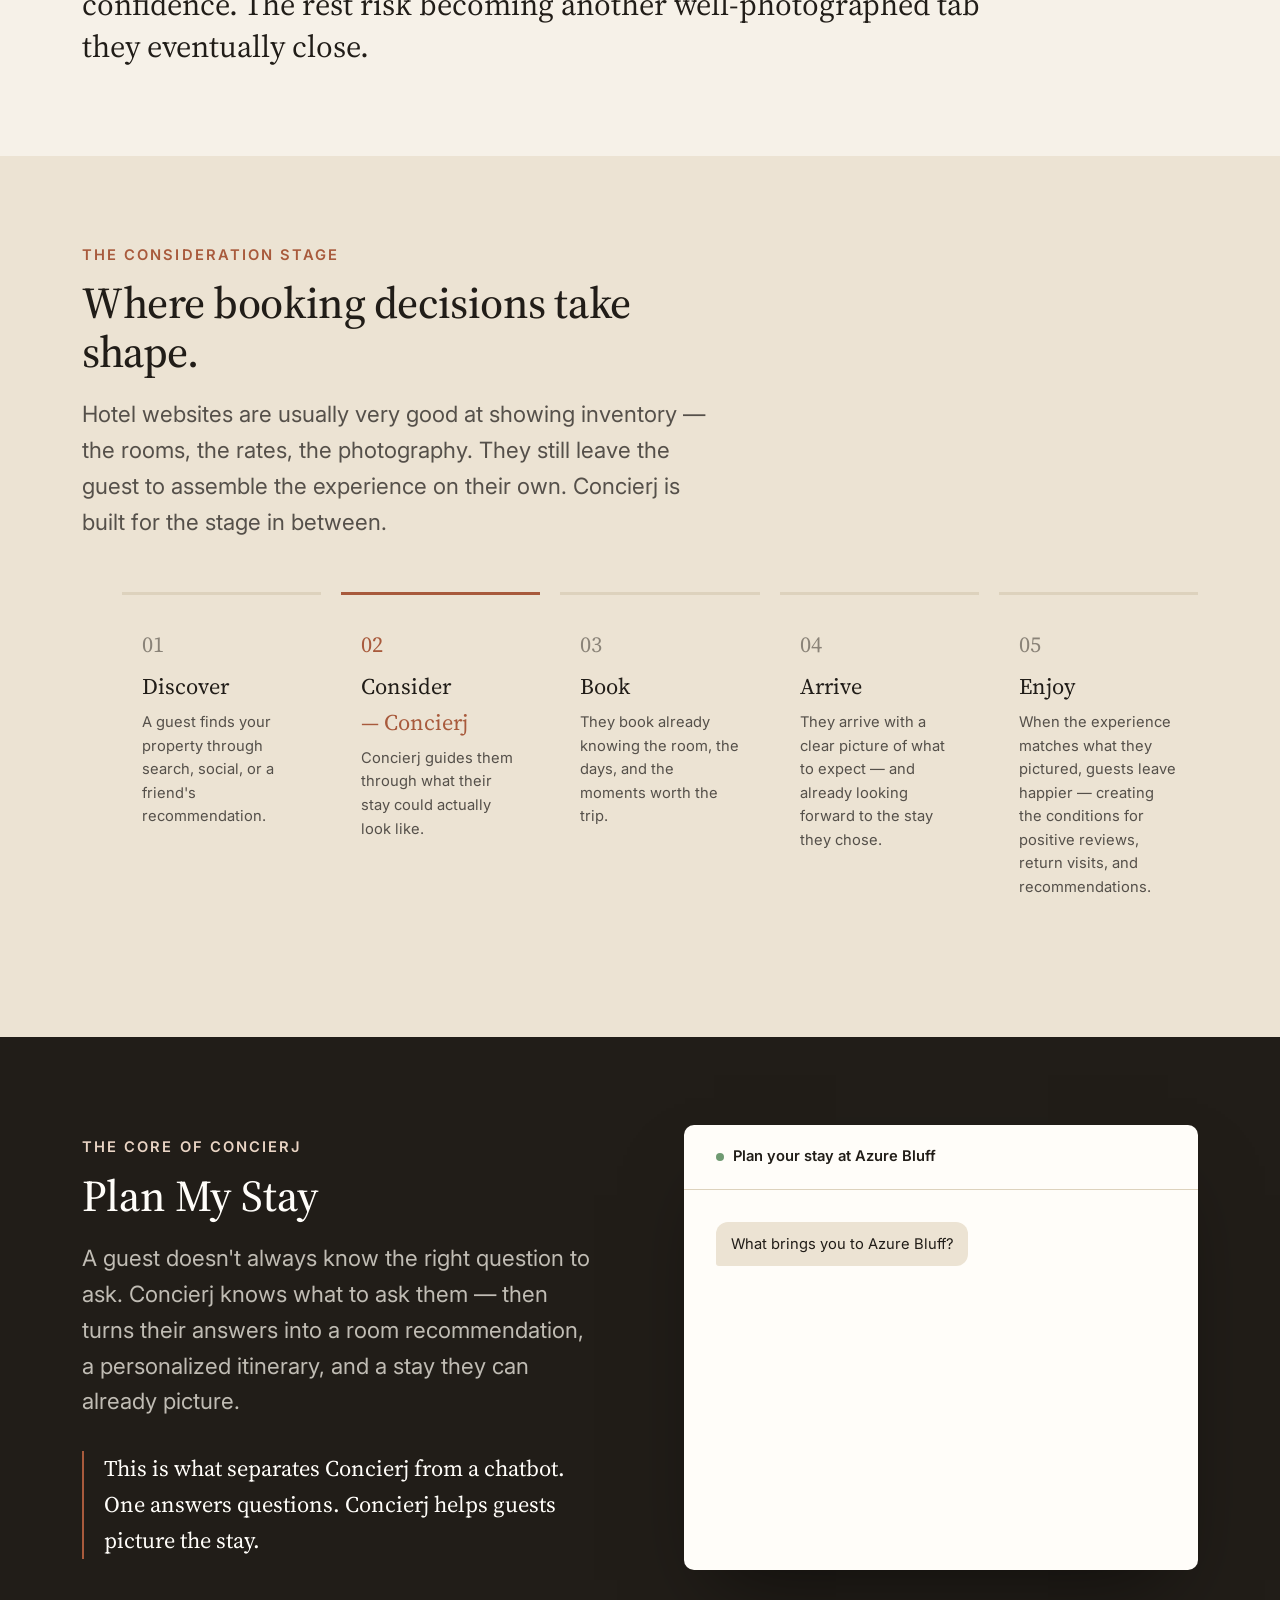
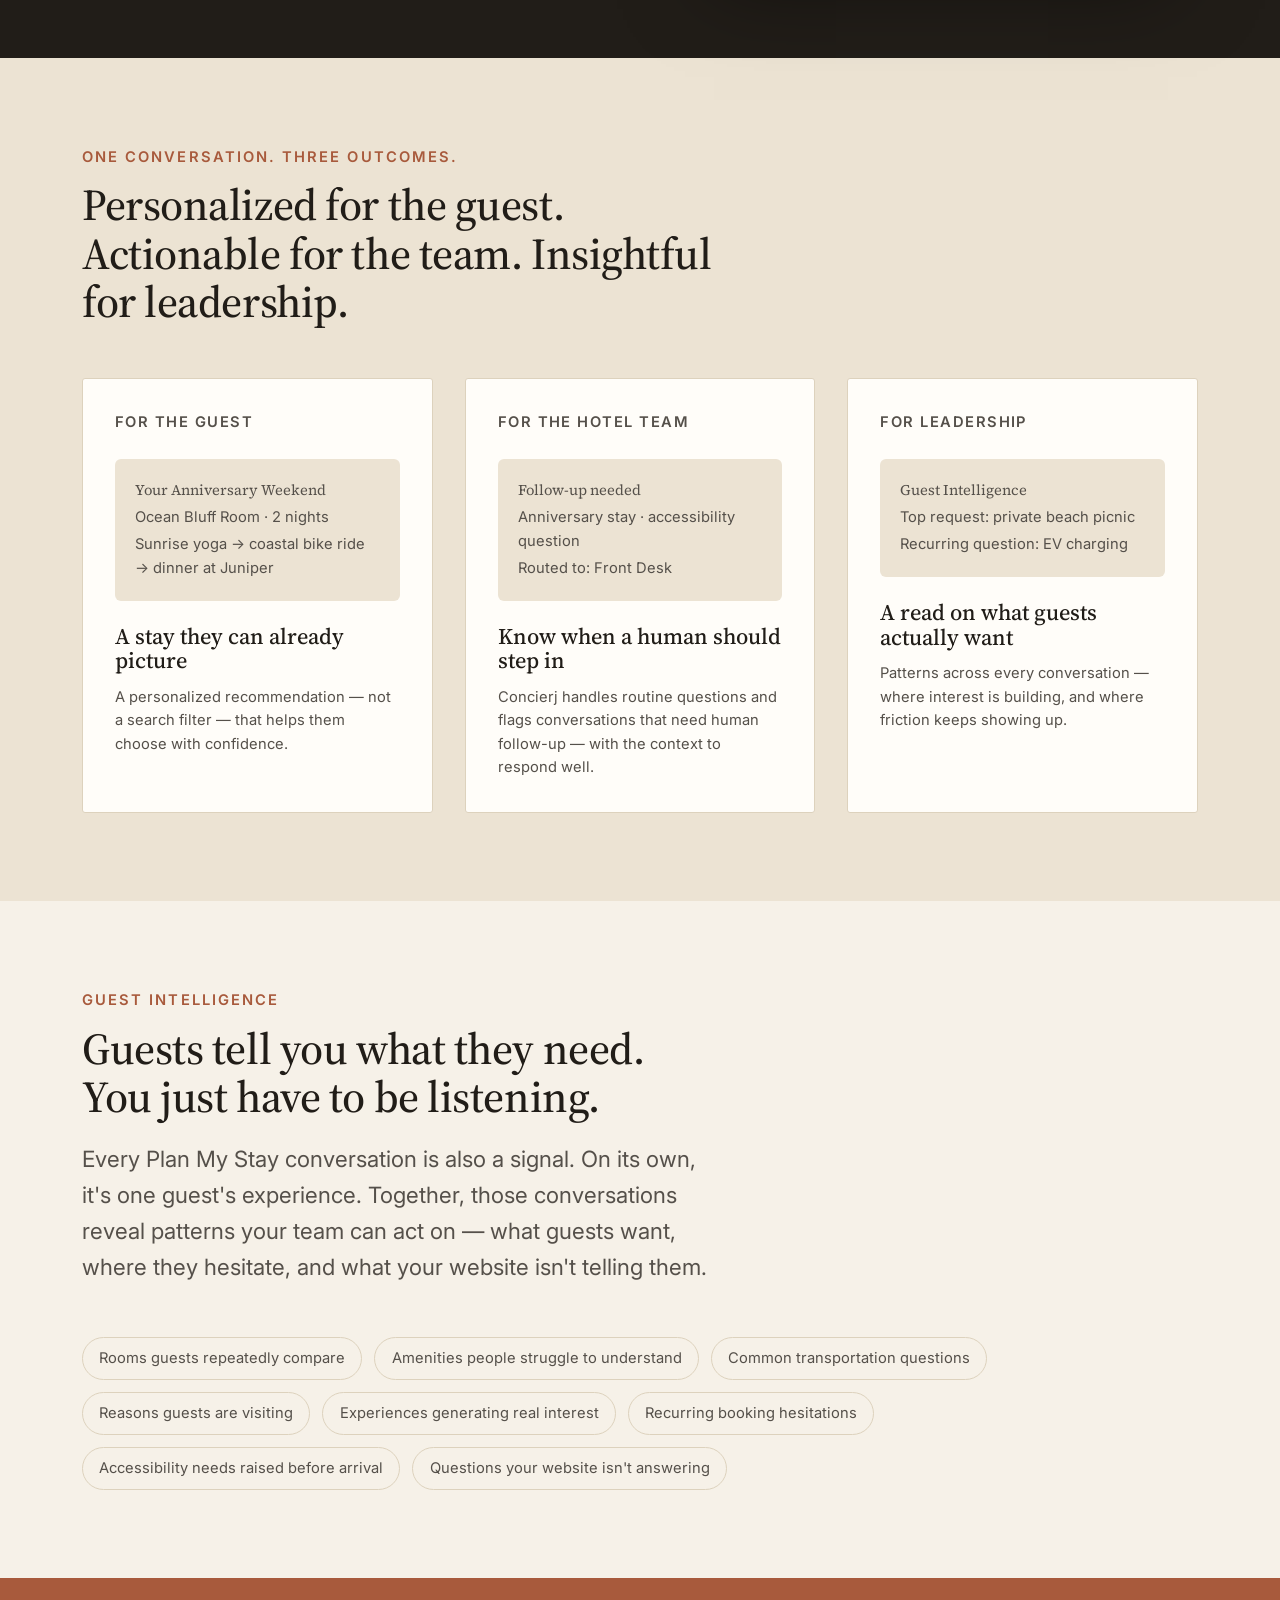
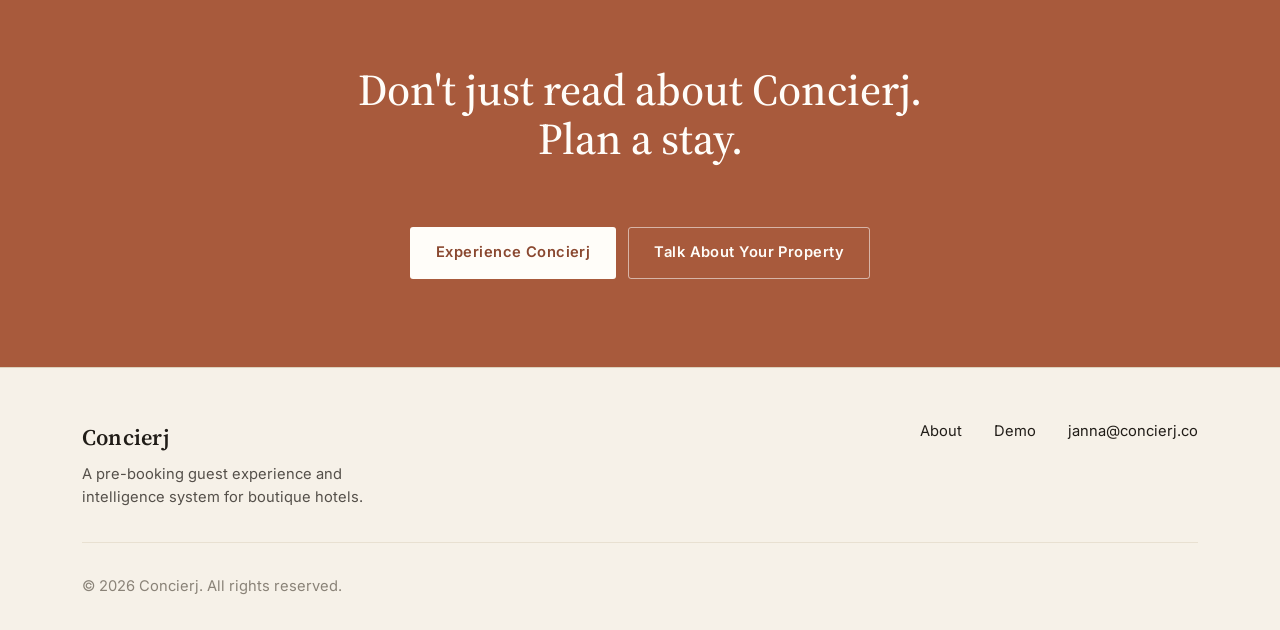
==== commit 761c3876: "Homepage copy pass: chatbot framing, 5-stage journey, sharper outcomes/intelligence copy - Hero: 'ho" ====
--- a/index.html
+++ b/index.html
@@ -10,7 +10,7 @@
   <meta property="og:type" content="website" />
   <meta property="og:site_name" content="Concierj" />
   <meta property="og:title" content="Concierj | Turn Hotel Website Visitors Into Confident Guests" />
-  <meta property="og:description" content="Most hotels answer questions. Concierj helps guests plan their stay — a pre-booking experience that turns website visitors into confident bookings." />
+  <meta property="og:description" content="Most hotel chatbots answer questions. Concierj helps guests plan their stay — a pre-booking experience that helps website visitors book with confidence." />
   <meta property="og:url" content="https://concierj.co/" />
   <meta property="og:image" content="https://concierj.co/assets/images/concierj/hero-corridor.jpg" />
   <meta name="twitter:card" content="summary_large_image" />
@@ -52,8 +52,8 @@
       <div class="wrap hero__row">
         <div class="hero__copy">
           <p class="eyebrow">Pre-booking guest experience</p>
-          <h1>Most hotels answer questions.<br>Concierj helps guests plan their stay.</h1>
-          <p class="hero__sub">A pre-booking experience that turns website visitors into confident bookings — and turns every conversation into guest intelligence for your team.</p>
+          <h1>Most hotel chatbots answer questions.<br>Concierj helps guests plan their stay.</h1>
+          <p class="hero__sub">A pre-booking experience that helps website visitors book with confidence — and turns every conversation into guest intelligence for your team.</p>
           <div class="hero__ctas">
             <a class="btn btn-primary" href="/demo/">Experience the Demo</a>
             <a class="btn btn-ghost" href="#consideration">See How It Works</a>
@@ -89,12 +89,12 @@
               <li>A room grid, a rate calendar, and a contact form</li>
               <li>Beautiful photography — with no way to ask what it would actually be like</li>
               <li>Answers, if the guest already knows the exact question</li>
-              <li>Silence after hours, when a lot of this browsing happens</li>
+              <li>Silence after hours, while guests are still browsing</li>
             </ul>
           </div>
         </div>
 
-        <p class="section__note" data-reveal>The properties that help guests answer these questions earn the trust that turns a visit into a booking. The ones that don't are often just a well-photographed tab the guest eventually closes.</p>
+        <p class="section__note" data-reveal>The properties that make these decisions easier earn the guest's confidence. The rest risk becoming another well-photographed tab they eventually close.</p>
       </div>
     </section>
 
@@ -103,30 +103,35 @@
       <div class="wrap">
         <div class="section__head" data-reveal>
           <p class="eyebrow">The consideration stage</p>
-          <h2>Where booking decisions are actually made.</h2>
+          <h2>Where booking decisions take shape.</h2>
           <p class="section__lede">Hotel websites are usually very good at showing inventory — the rooms, the rates, the photography. They still leave the guest to assemble the experience on their own. Concierj is built for the stage in between.</p>
         </div>
 
         <ol class="flow" data-reveal>
           <li class="flow__step">
             <span class="flow__index">01</span>
-            <span class="flow__label">Discovery</span>
+            <span class="flow__label">Discover</span>
             <span class="flow__desc">A guest finds your property through search, social, or a friend's recommendation.</span>
           </li>
           <li class="flow__step flow__step--active">
             <span class="flow__index">02</span>
-            <span class="flow__label">Consideration<br><em>— Concierj</em></span>
+            <span class="flow__label">Consider<br><em>— Concierj</em></span>
             <span class="flow__desc">Concierj guides them through what their stay could actually look like.</span>
           </li>
           <li class="flow__step">
             <span class="flow__index">03</span>
-            <span class="flow__label">Booking</span>
-            <span class="flow__desc">They book with a clear picture of the room, the days, and the moments worth the trip.</span>
+            <span class="flow__label">Book</span>
+            <span class="flow__desc">They book already knowing the room, the days, and the moments worth the trip.</span>
           </li>
           <li class="flow__step">
             <span class="flow__index">04</span>
-            <span class="flow__label">Stay</span>
-            <span class="flow__desc">They arrive already confident — which is when guests become the ones who send friends your way.</span>
+            <span class="flow__label">Arrive</span>
+            <span class="flow__desc">They arrive with a clear picture of what to expect — and already looking forward to the stay they chose.</span>
+          </li>
+          <li class="flow__step">
+            <span class="flow__index">05</span>
+            <span class="flow__label">Enjoy</span>
+            <span class="flow__desc">When the experience matches what they pictured, guests leave happier — creating the conditions for positive reviews, return visits, and recommendations.</span>
           </li>
         </ol>
       </div>
@@ -138,8 +143,8 @@
         <div class="plan__copy" data-reveal>
           <p class="eyebrow">The core of Concierj</p>
           <h2>Plan My Stay</h2>
-          <p class="section__lede">A guest doesn't always know the right question to ask. Concierj asks it for them — then recommends a room, an itinerary, and a reason to book, built around what they actually told it.</p>
-          <p class="plan__note">This is the difference between a chatbot and a concierge. One answers. The other helps a guest picture themselves there.</p>
+          <p class="section__lede">A guest doesn't always know the right question to ask. Concierj knows what to ask them — then turns their answers into a room recommendation, a personalized itinerary, and a stay they can already picture.</p>
+          <p class="plan__note">This is what separates Concierj from a chatbot. One answers questions. Concierj helps guests picture the stay.</p>
         </div>
 
         <div class="chat" data-reveal aria-label="Example Plan My Stay conversation">
@@ -158,7 +163,7 @@
       <div class="wrap">
         <div class="section__head" data-reveal>
           <p class="eyebrow">One conversation. Three outcomes.</p>
-          <h2>Built to work for everyone in the room.</h2>
+          <h2>Personalized for the guest. Actionable for the team. Insightful for leadership.</h2>
         </div>
 
         <div class="outcomes" data-reveal>
@@ -180,8 +185,8 @@
               <p class="mock-line">Anniversary stay · accessibility question</p>
               <p class="mock-line">Routed to: Front Desk</p>
             </div>
-            <h3>Only notified when it matters</h3>
-            <p>Concierj handles the routine questions and flags the guest who needs a human touch — with the context to respond well.</p>
+            <h3>Know when a human should step in</h3>
+            <p>Concierj handles routine questions and flags conversations that need human follow-up — with the context to respond well.</p>
           </article>
 
           <article class="outcome-card">
@@ -192,7 +197,7 @@
               <p class="mock-line">Recurring question: EV charging</p>
             </div>
             <h3>A read on what guests actually want</h3>
-            <p>Patterns across every conversation — what's generating interest, and what's quietly costing you bookings.</p>
+            <p>Patterns across every conversation — where interest is building, and where friction keeps showing up.</p>
           </article>
         </div>
       </div>
@@ -204,7 +209,7 @@
         <div class="section__head" data-reveal>
           <p class="eyebrow">Guest intelligence</p>
           <h2>Guests tell you what they need. You just have to be listening.</h2>
-          <p class="section__lede">Every Plan My Stay conversation is also a small piece of research. On their own they're just conversations. Together, they're feedback your team can act on — what's working, and what's getting in the way.</p>
+          <p class="section__lede">Every Plan My Stay conversation is also a signal. On its own, it's one guest's experience. Together, those conversations reveal patterns your team can act on — what guests want, where they hesitate, and what your website isn't telling them.</p>
         </div>
 
         <ul class="tags" data-reveal>
--- a/styles/home.css
+++ b/styles/home.css
@@ -168,7 +168,7 @@
 .flow {
   margin-top: var(--space-l);
   display: grid;
-  grid-template-columns: repeat(4, 1fr);
+  grid-template-columns: repeat(5, 1fr);
   gap: var(--space-s);
   counter-reset: flow;
 }
@@ -186,6 +186,10 @@
 .flow__label { font-family: var(--font-display); font-size: var(--step-1); }
 .flow__label em { color: var(--accent); font-style: normal; }
 .flow__desc { color: var(--ink-soft); font-size: var(--step--1); }
+
+@media (max-width: 1180px) {
+  .flow { grid-template-columns: repeat(3, 1fr); }
+}
 
 @media (max-width: 880px) {
   .flow { grid-template-columns: 1fr; }
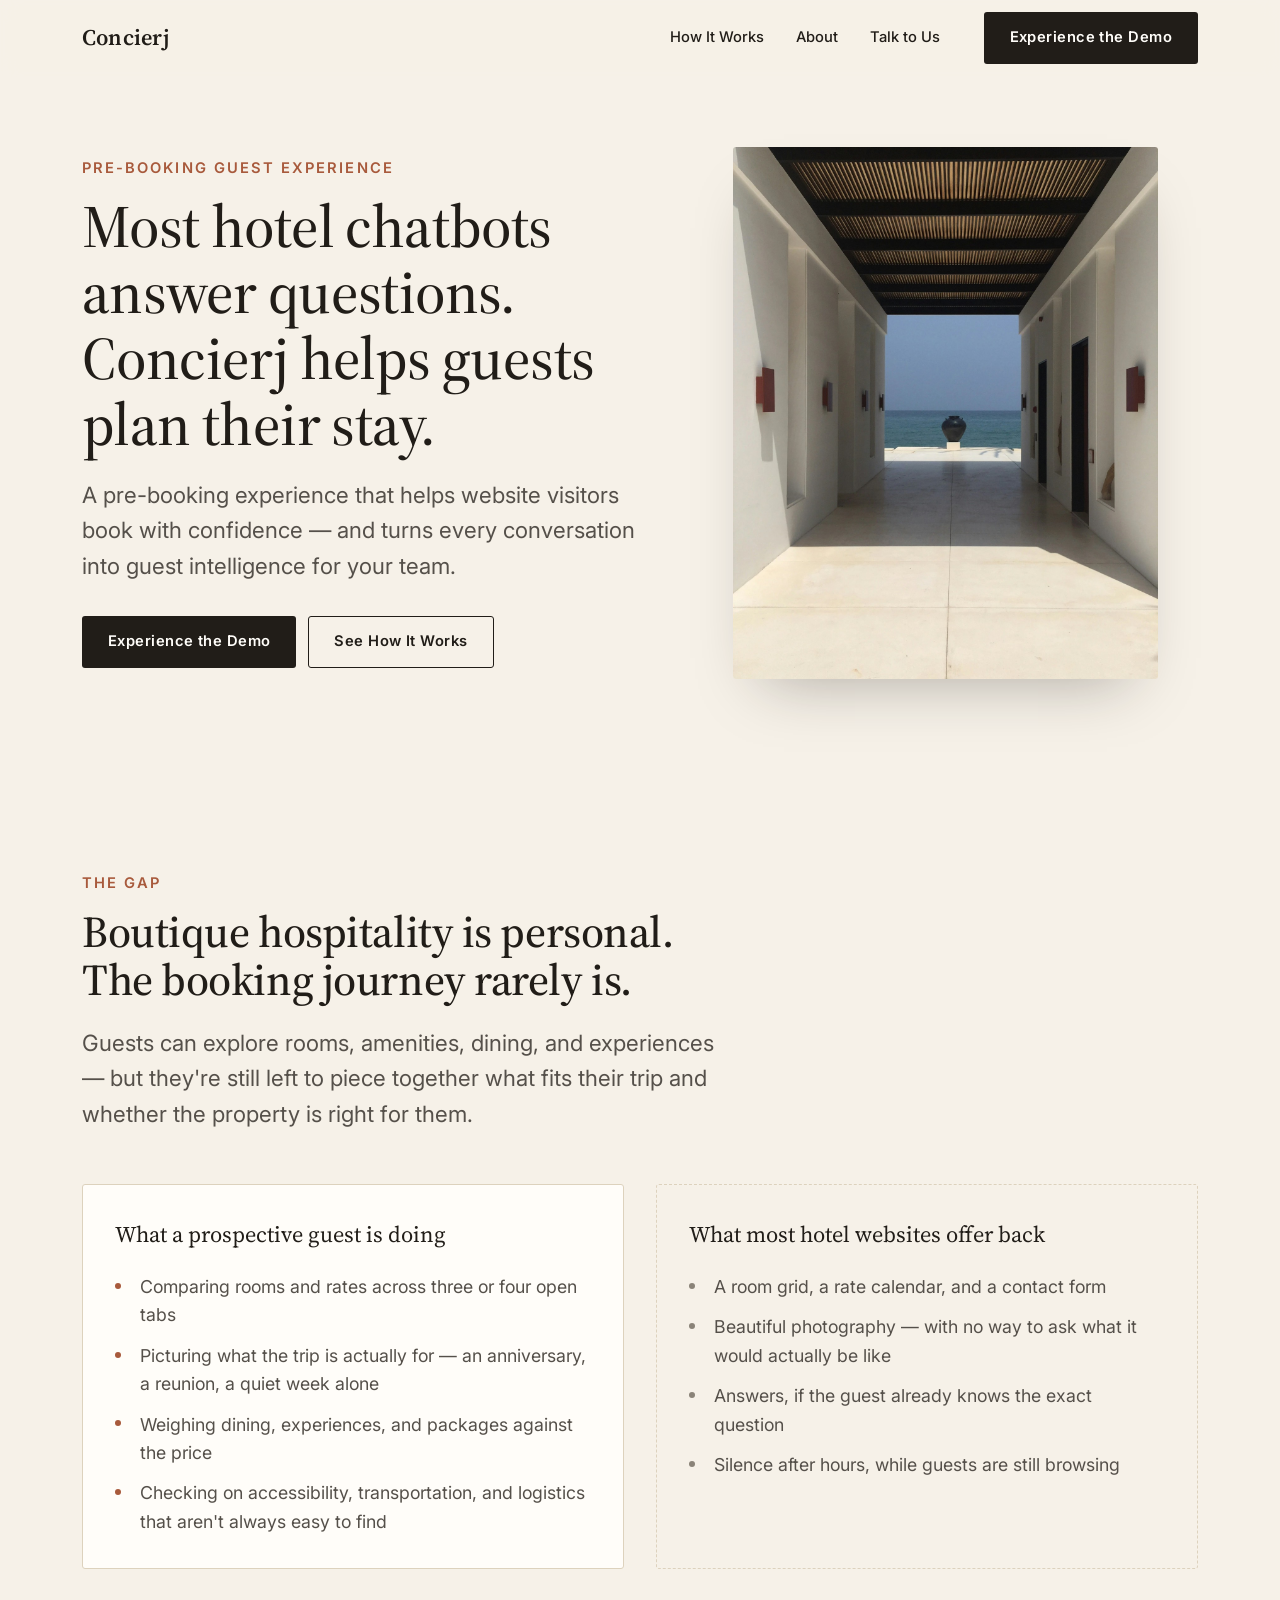
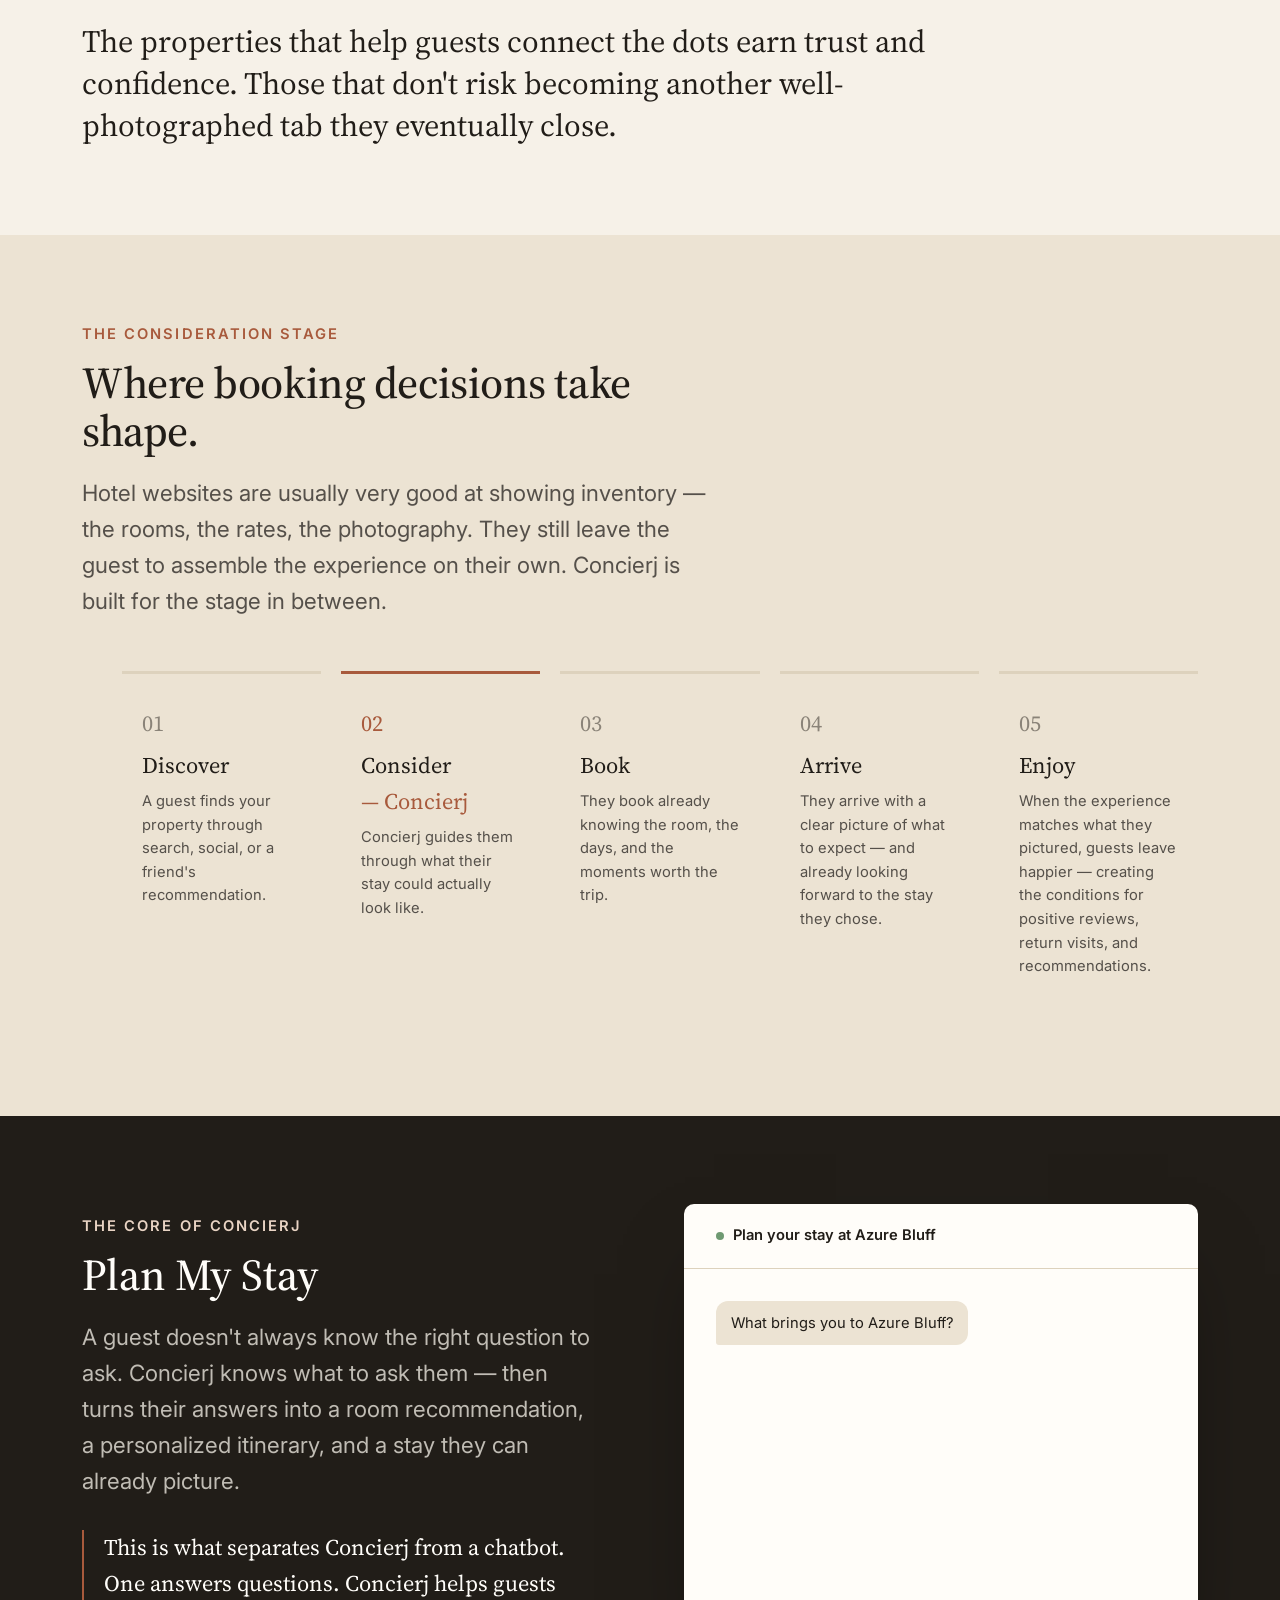
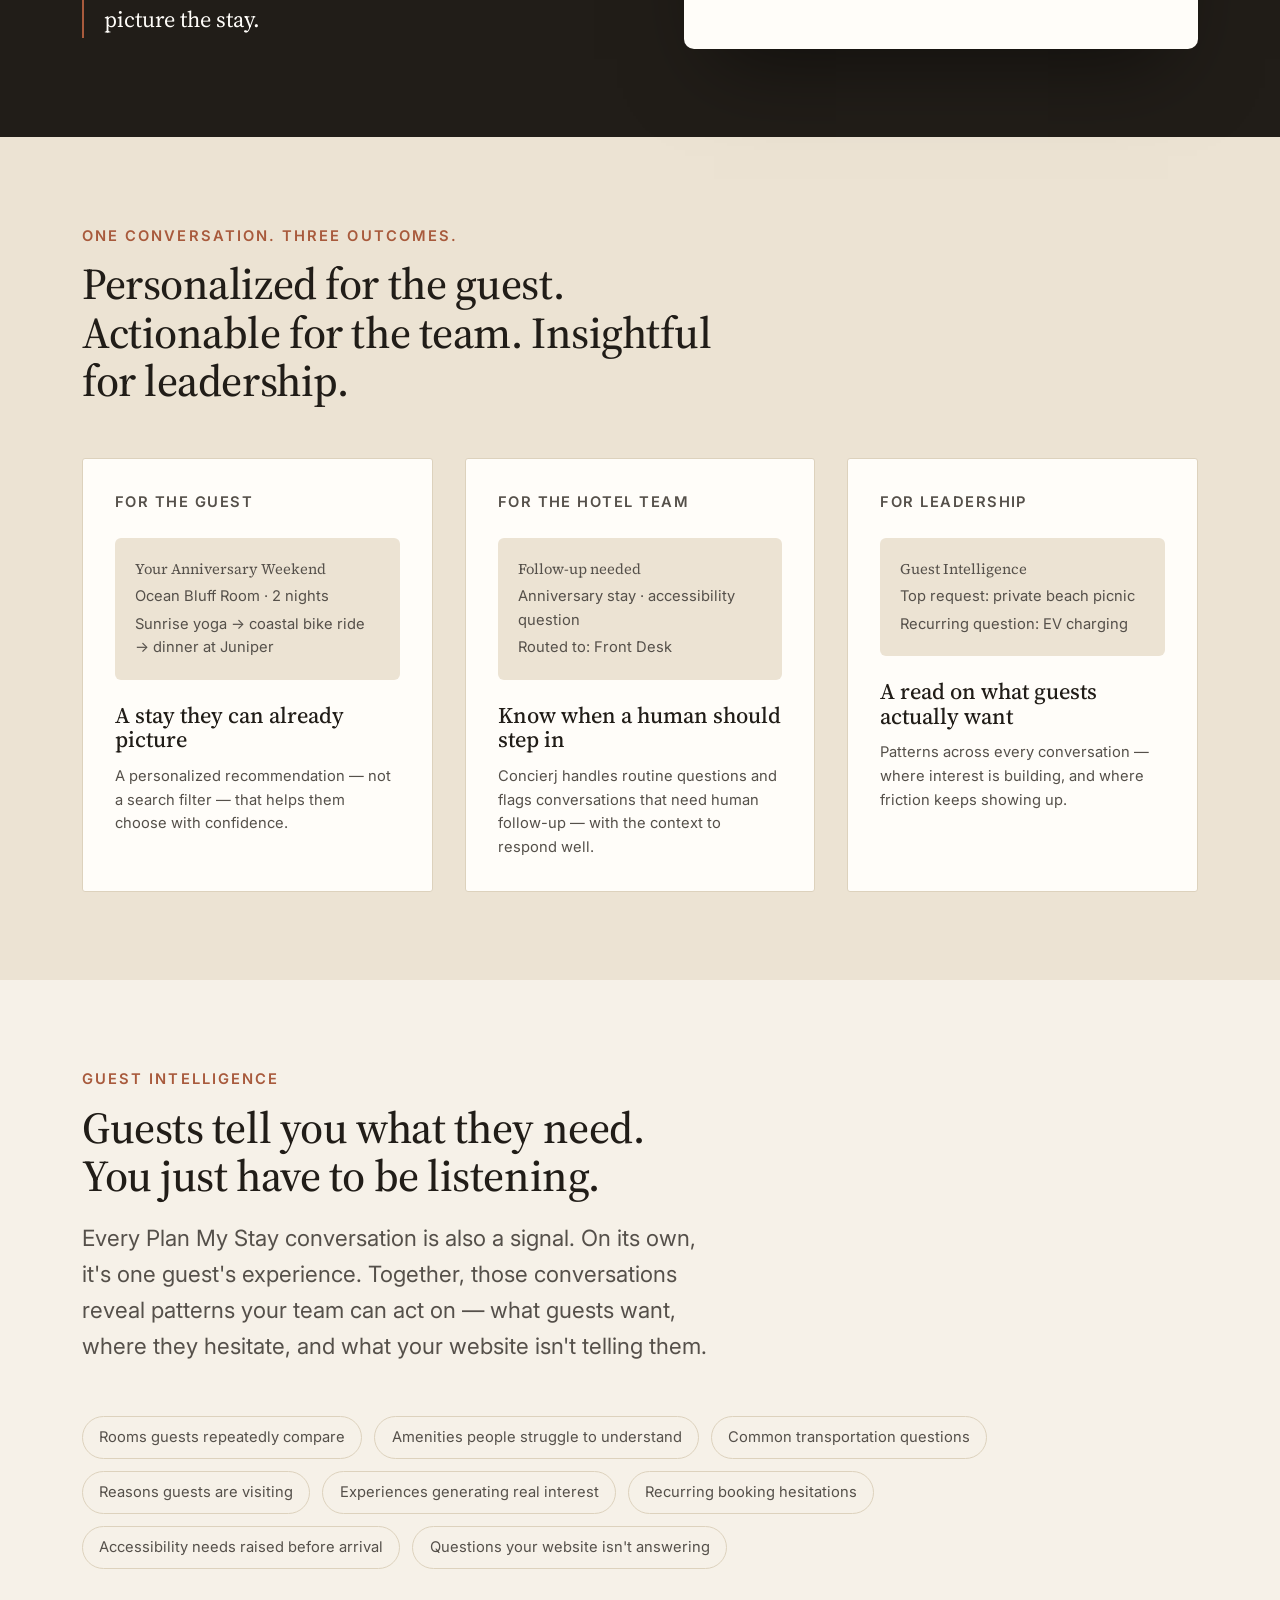
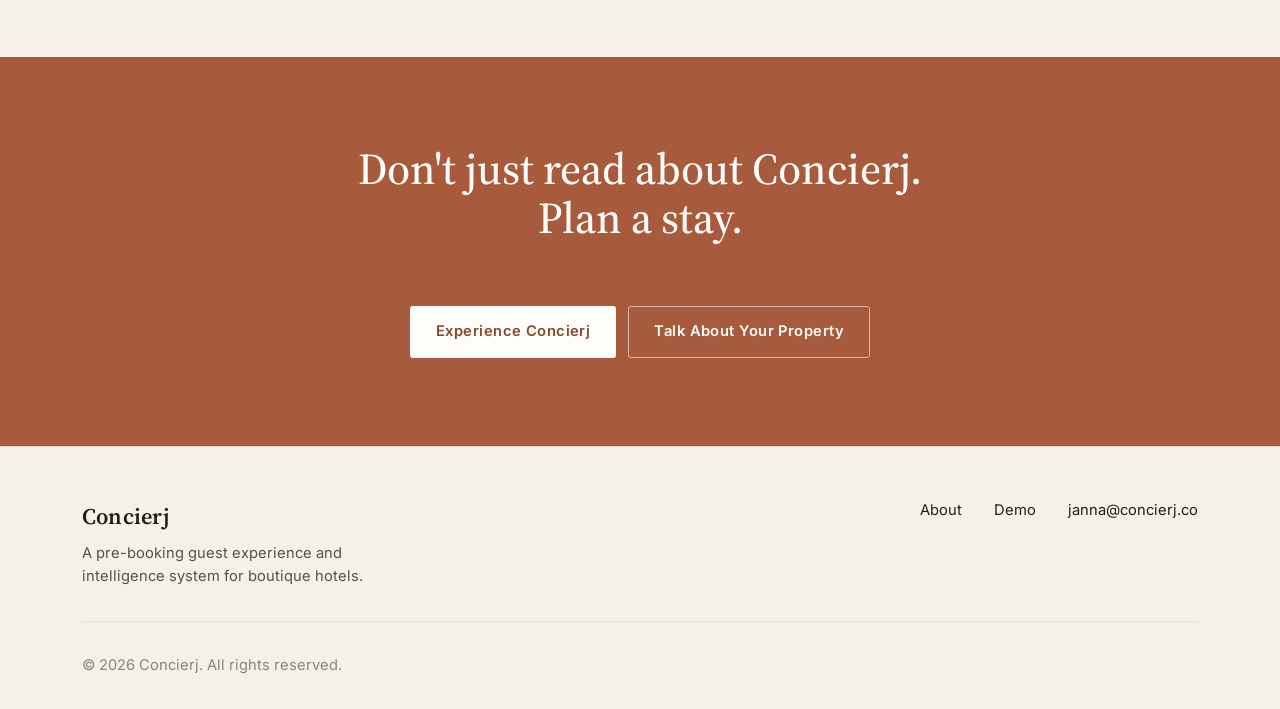
==== commit bc78c048: "The Gap: new headline + subtext, softened closing line Co-Authored-By: Claude Sonnet 5 <noreply@anth" ====
--- a/index.html
+++ b/index.html
@@ -70,7 +70,8 @@
       <div class="wrap">
         <div class="section__head" data-reveal>
           <p class="eyebrow">The gap</p>
-          <h2>Hotels spend heavily to get guests to their website.<br>Far less helping them decide.</h2>
+          <h2>Boutique hospitality is personal. The booking journey rarely is.</h2>
+          <p class="section__lede">Guests can explore rooms, amenities, dining, and experiences — but they're still left to piece together what fits their trip and whether the property is right for them.</p>
         </div>
 
         <div class="compare" data-reveal>
@@ -94,7 +95,7 @@
           </div>
         </div>
 
-        <p class="section__note" data-reveal>The properties that make these decisions easier earn the guest's confidence. The rest risk becoming another well-photographed tab they eventually close.</p>
+        <p class="section__note" data-reveal>The properties that help guests connect the dots earn trust and confidence. Those that don't risk becoming another well-photographed tab they eventually close.</p>
       </div>
     </section>
 
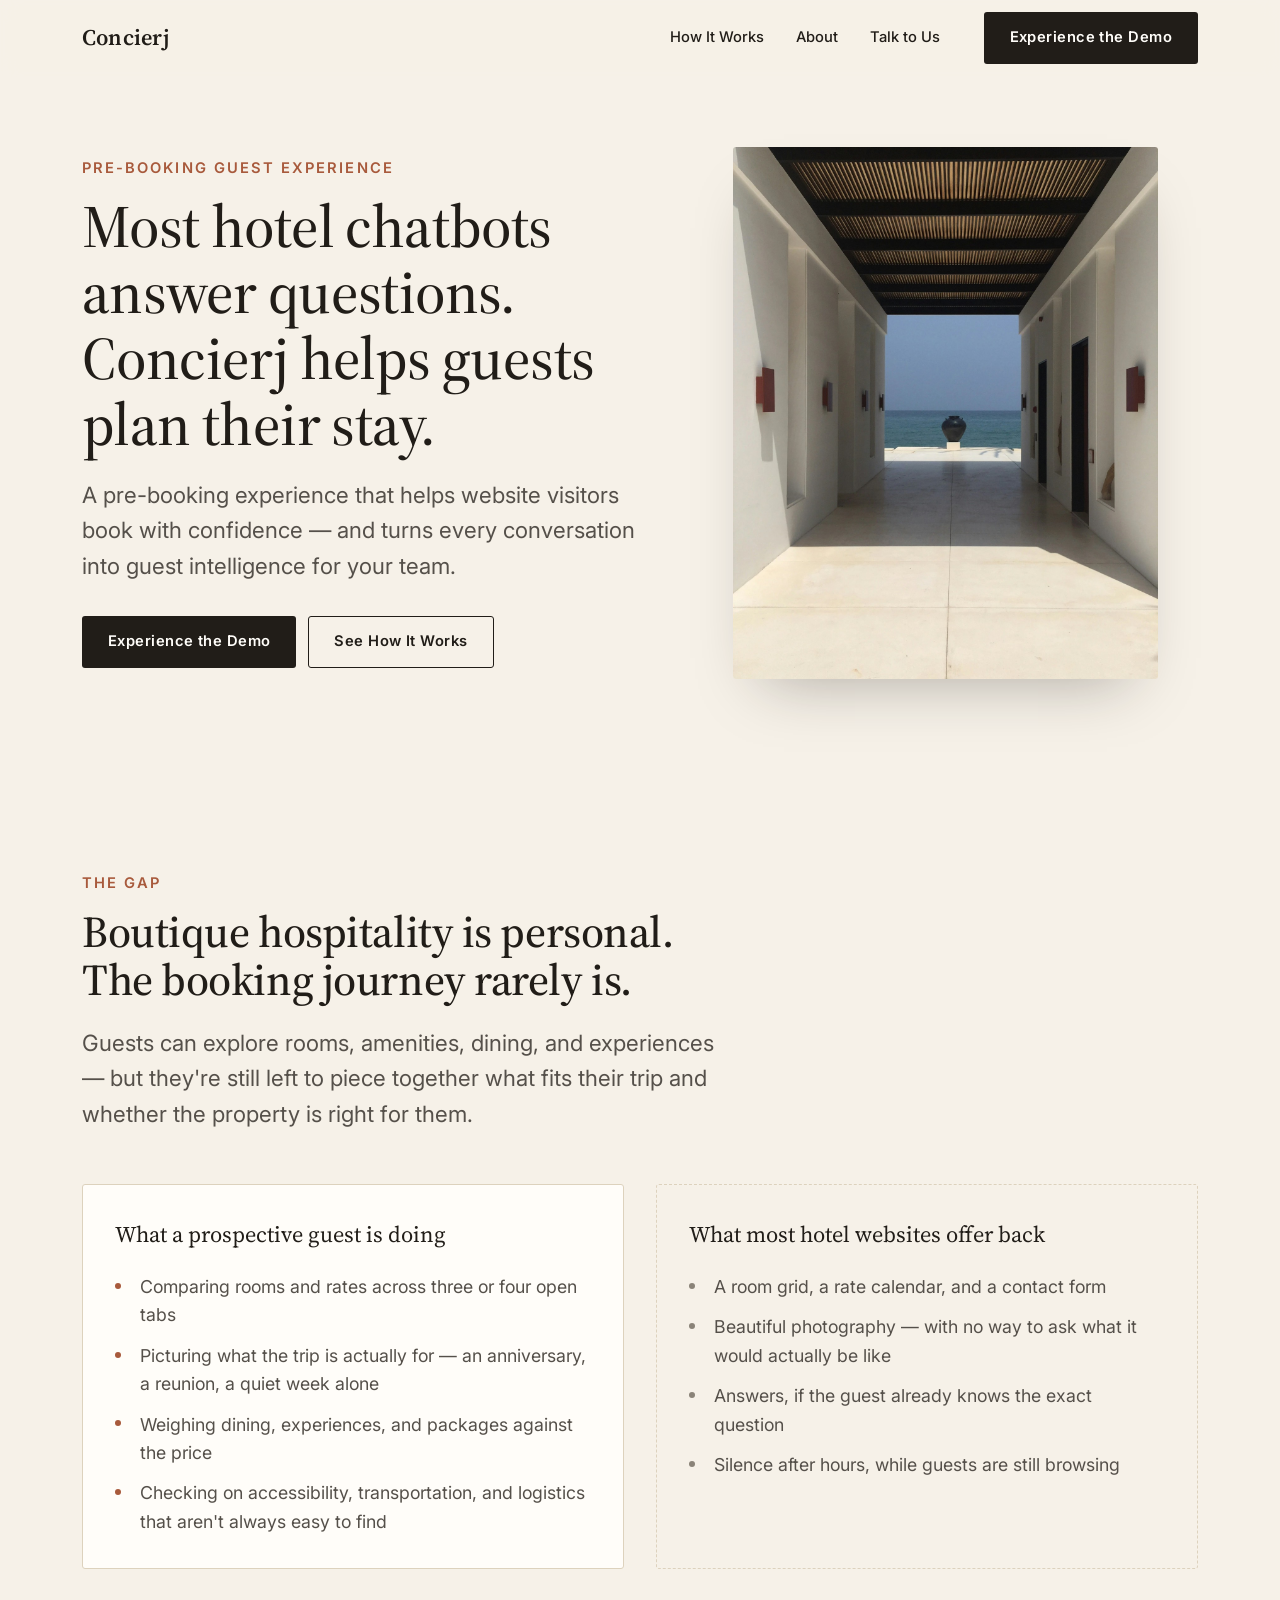
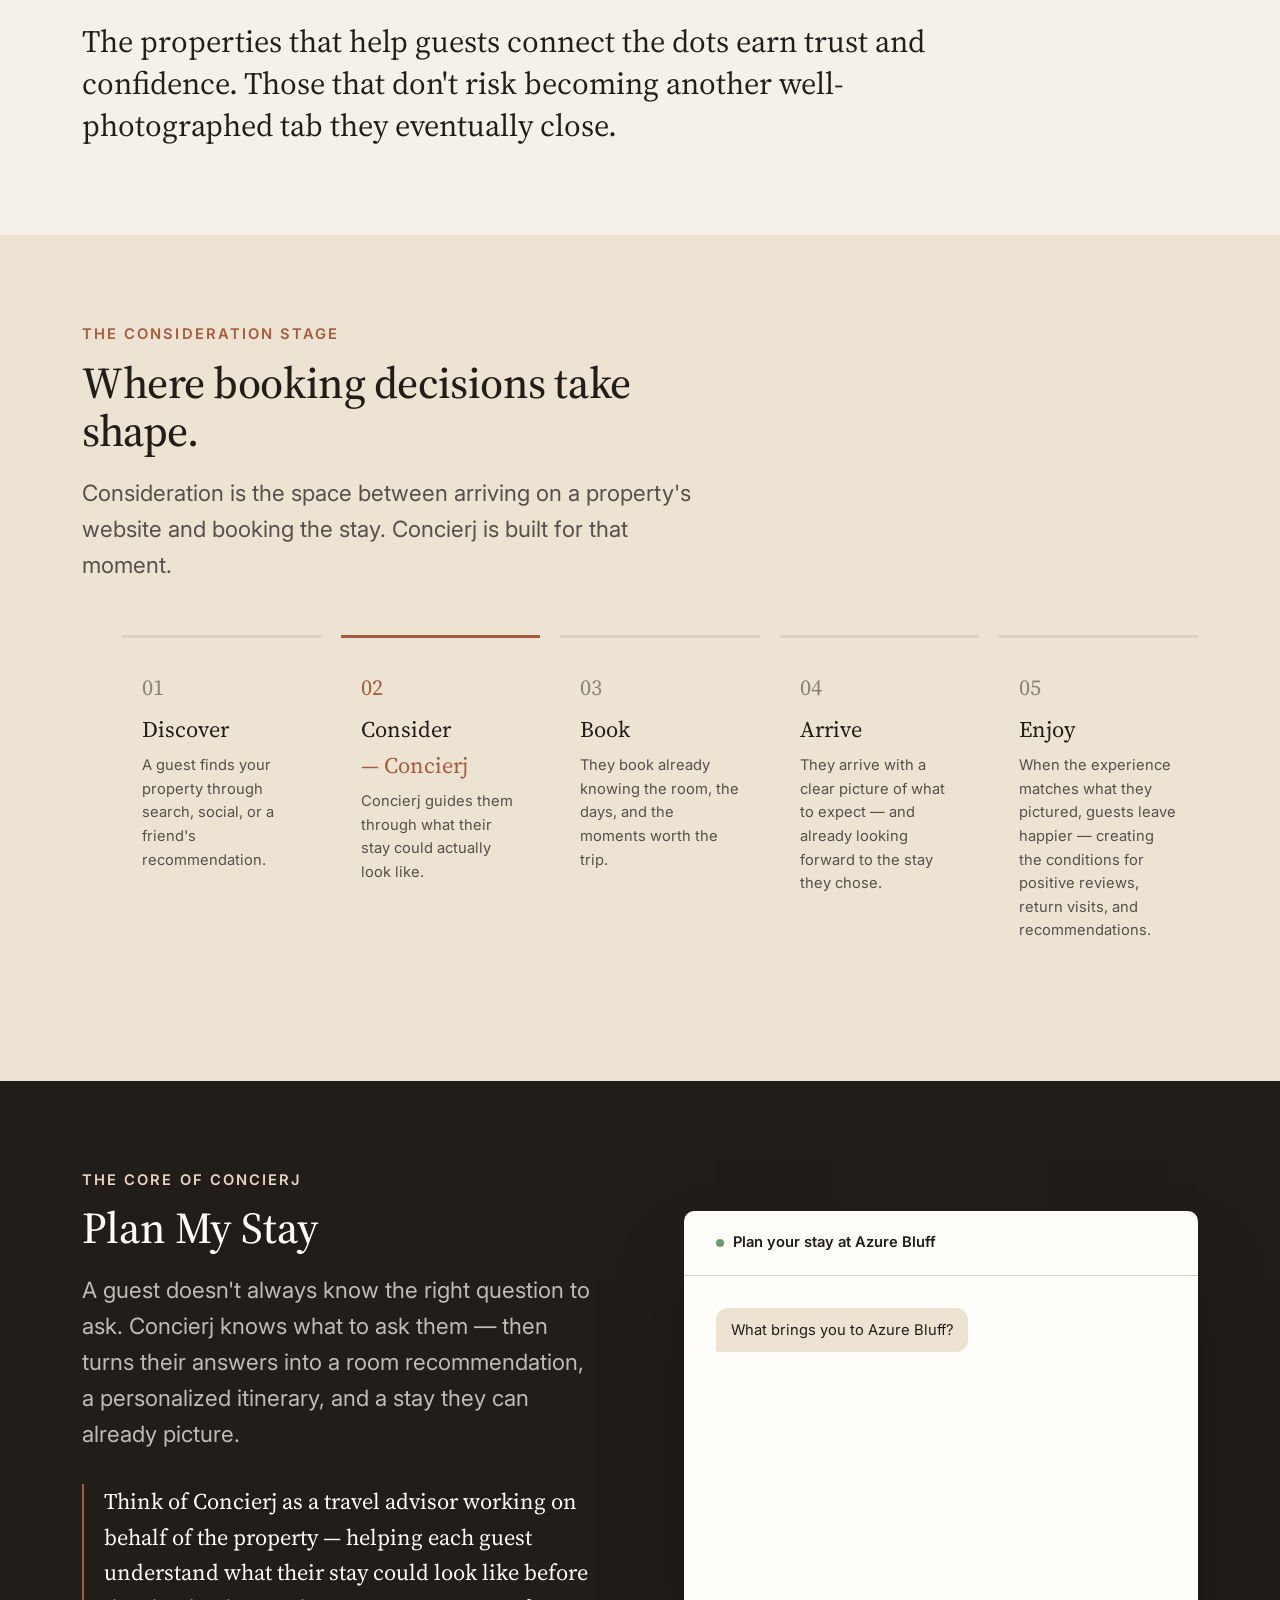
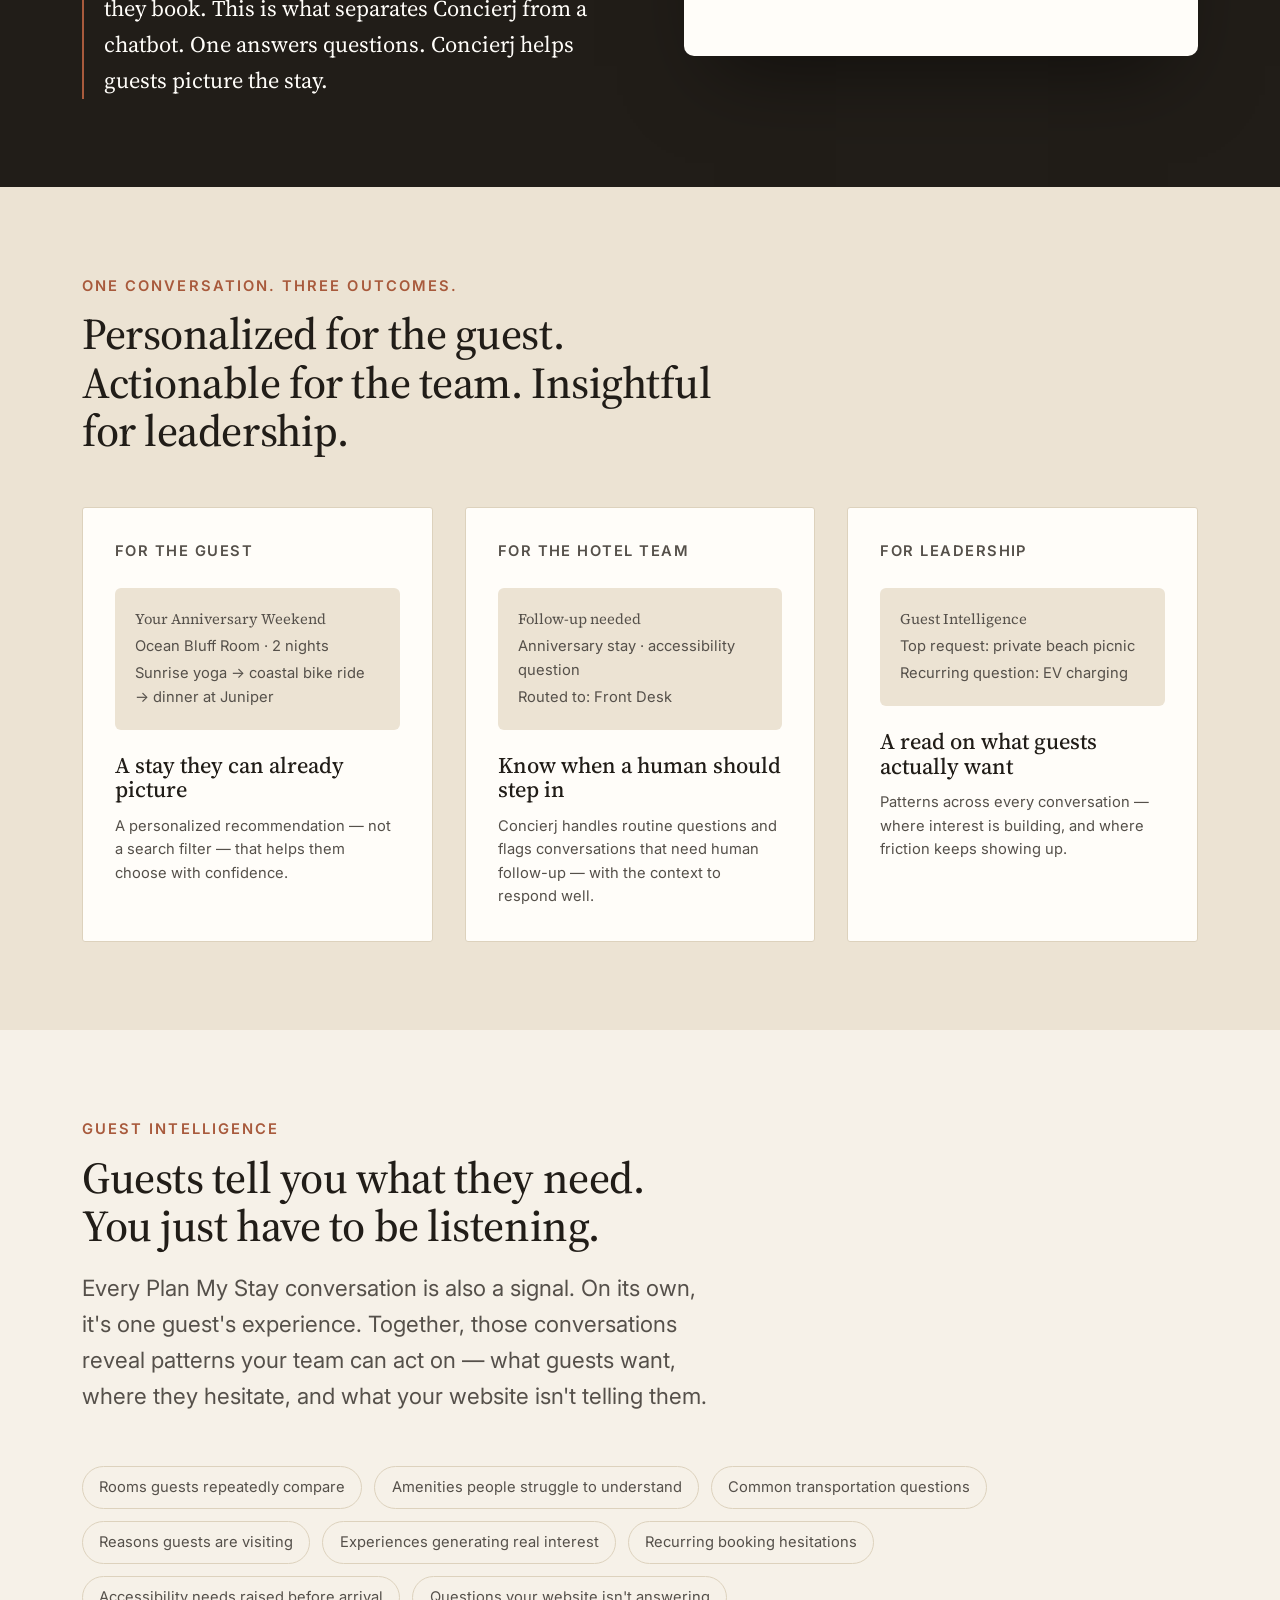
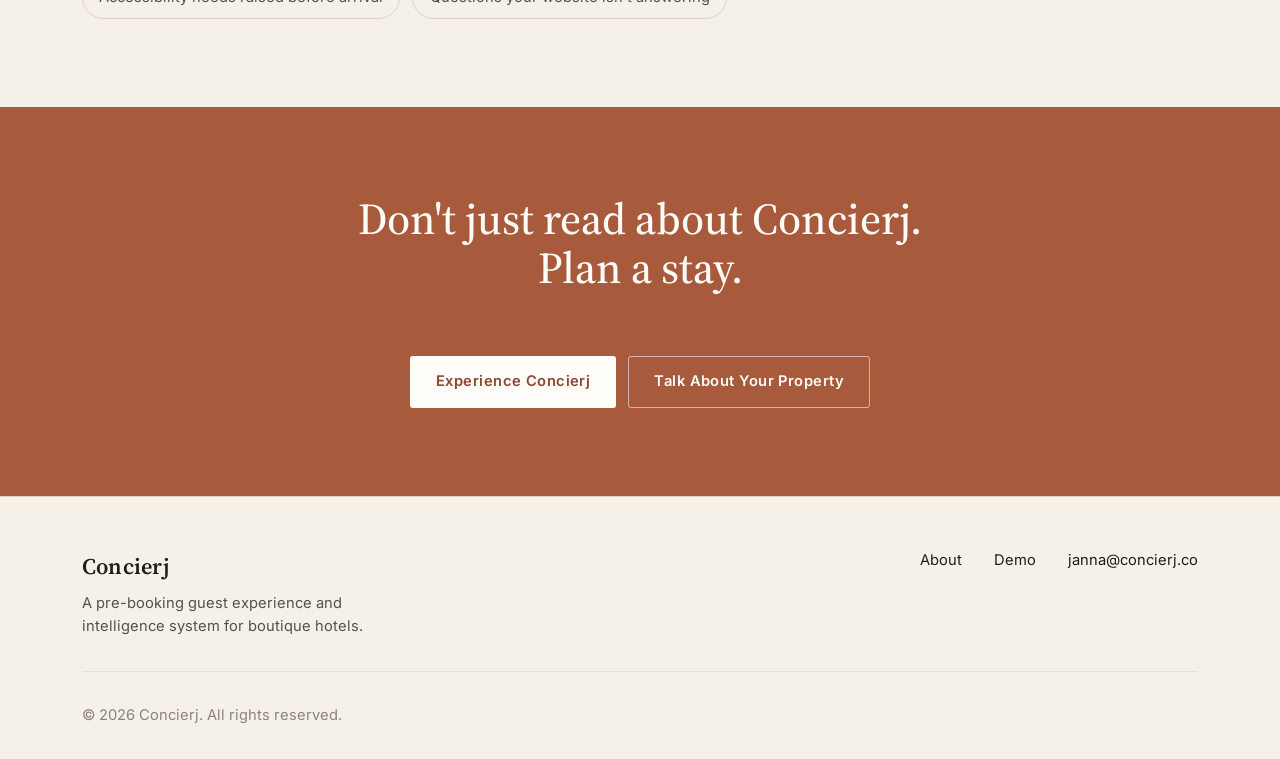
==== commit 3c52da9c: "Tighten Consideration Stage and Plan My Stay copy Co-Authored-By: Claude Sonnet 5 <noreply@anthropic" ====
--- a/index.html
+++ b/index.html
@@ -105,7 +105,7 @@
         <div class="section__head" data-reveal>
           <p class="eyebrow">The consideration stage</p>
           <h2>Where booking decisions take shape.</h2>
-          <p class="section__lede">Hotel websites are usually very good at showing inventory — the rooms, the rates, the photography. They still leave the guest to assemble the experience on their own. Concierj is built for the stage in between.</p>
+          <p class="section__lede">Consideration is the space between arriving on a property's website and booking the stay. Concierj is built for that moment.</p>
         </div>
 
         <ol class="flow" data-reveal>
@@ -145,7 +145,7 @@
           <p class="eyebrow">The core of Concierj</p>
           <h2>Plan My Stay</h2>
           <p class="section__lede">A guest doesn't always know the right question to ask. Concierj knows what to ask them — then turns their answers into a room recommendation, a personalized itinerary, and a stay they can already picture.</p>
-          <p class="plan__note">This is what separates Concierj from a chatbot. One answers questions. Concierj helps guests picture the stay.</p>
+          <p class="plan__note">Think of Concierj as a travel advisor working on behalf of the property — helping each guest understand what their stay could look like before they book. This is what separates Concierj from a chatbot. One answers questions. Concierj helps guests picture the stay.</p>
         </div>
 
         <div class="chat" data-reveal aria-label="Example Plan My Stay conversation">
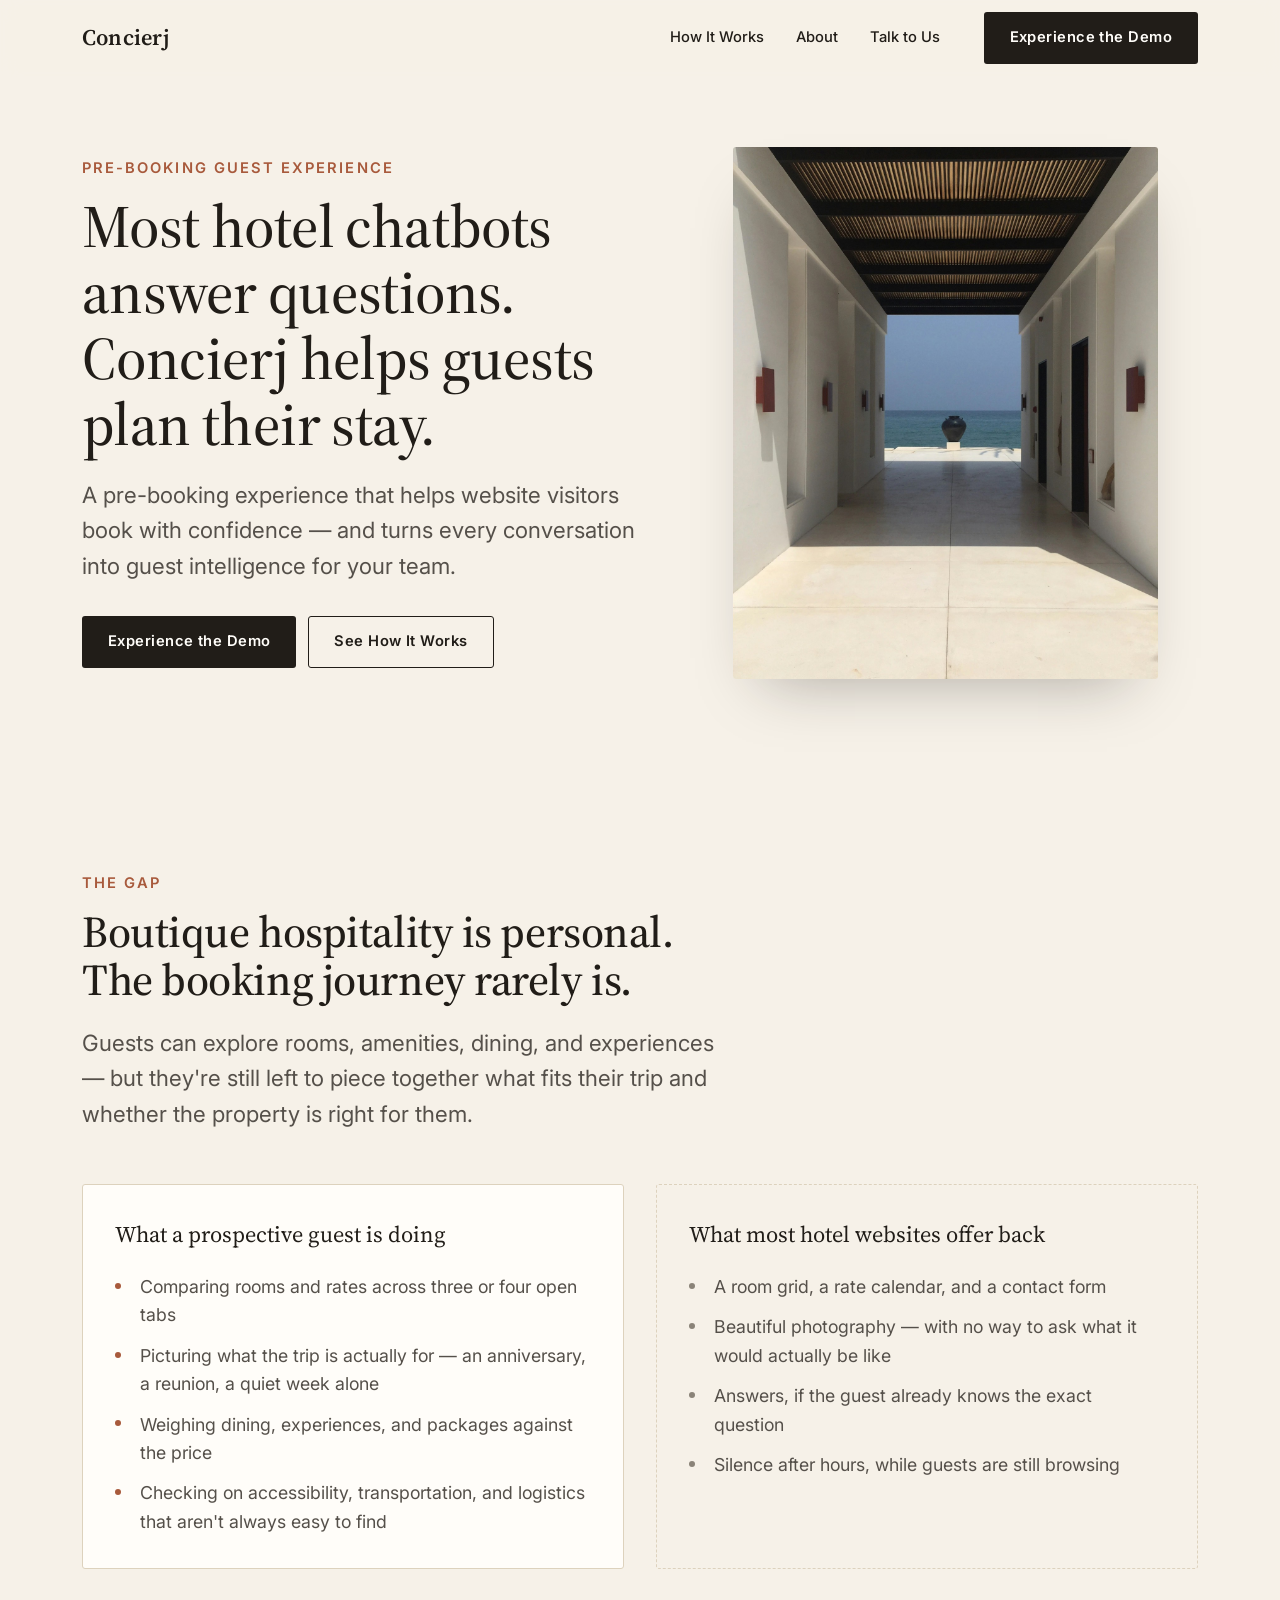
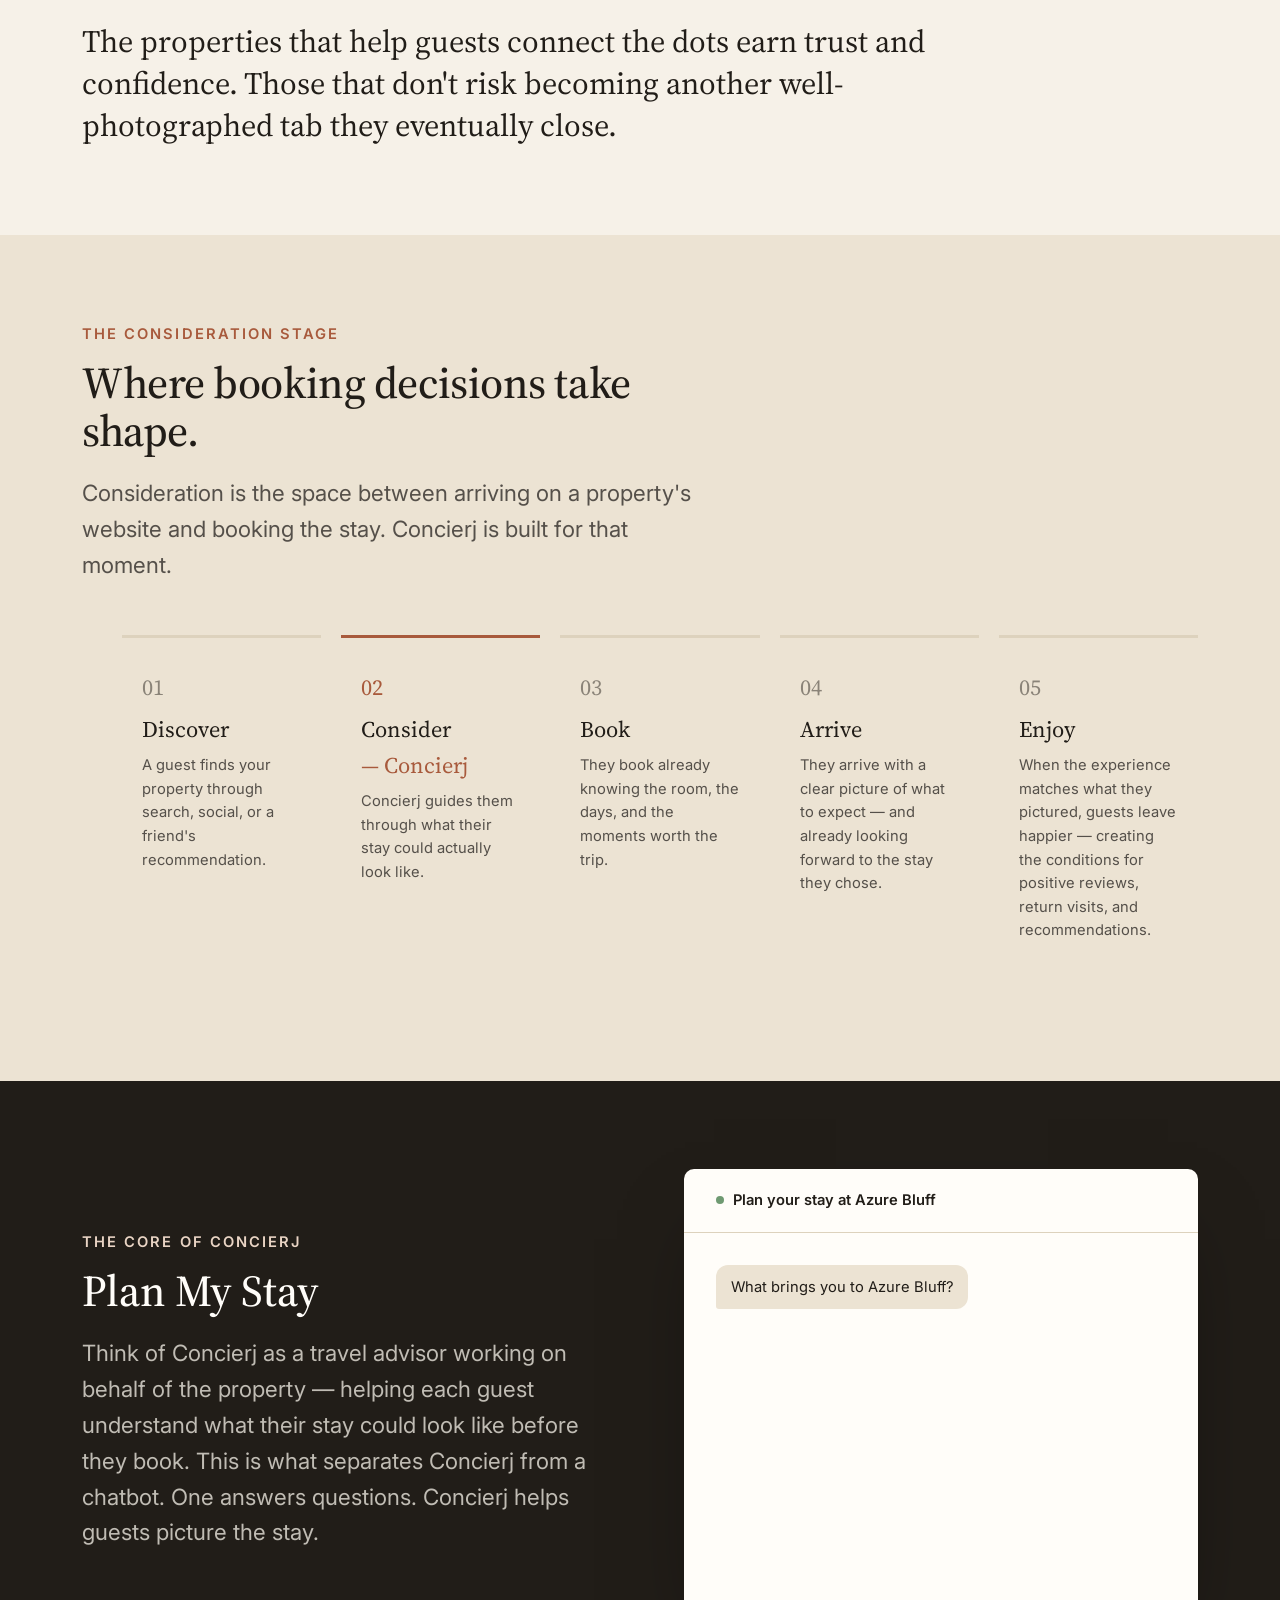
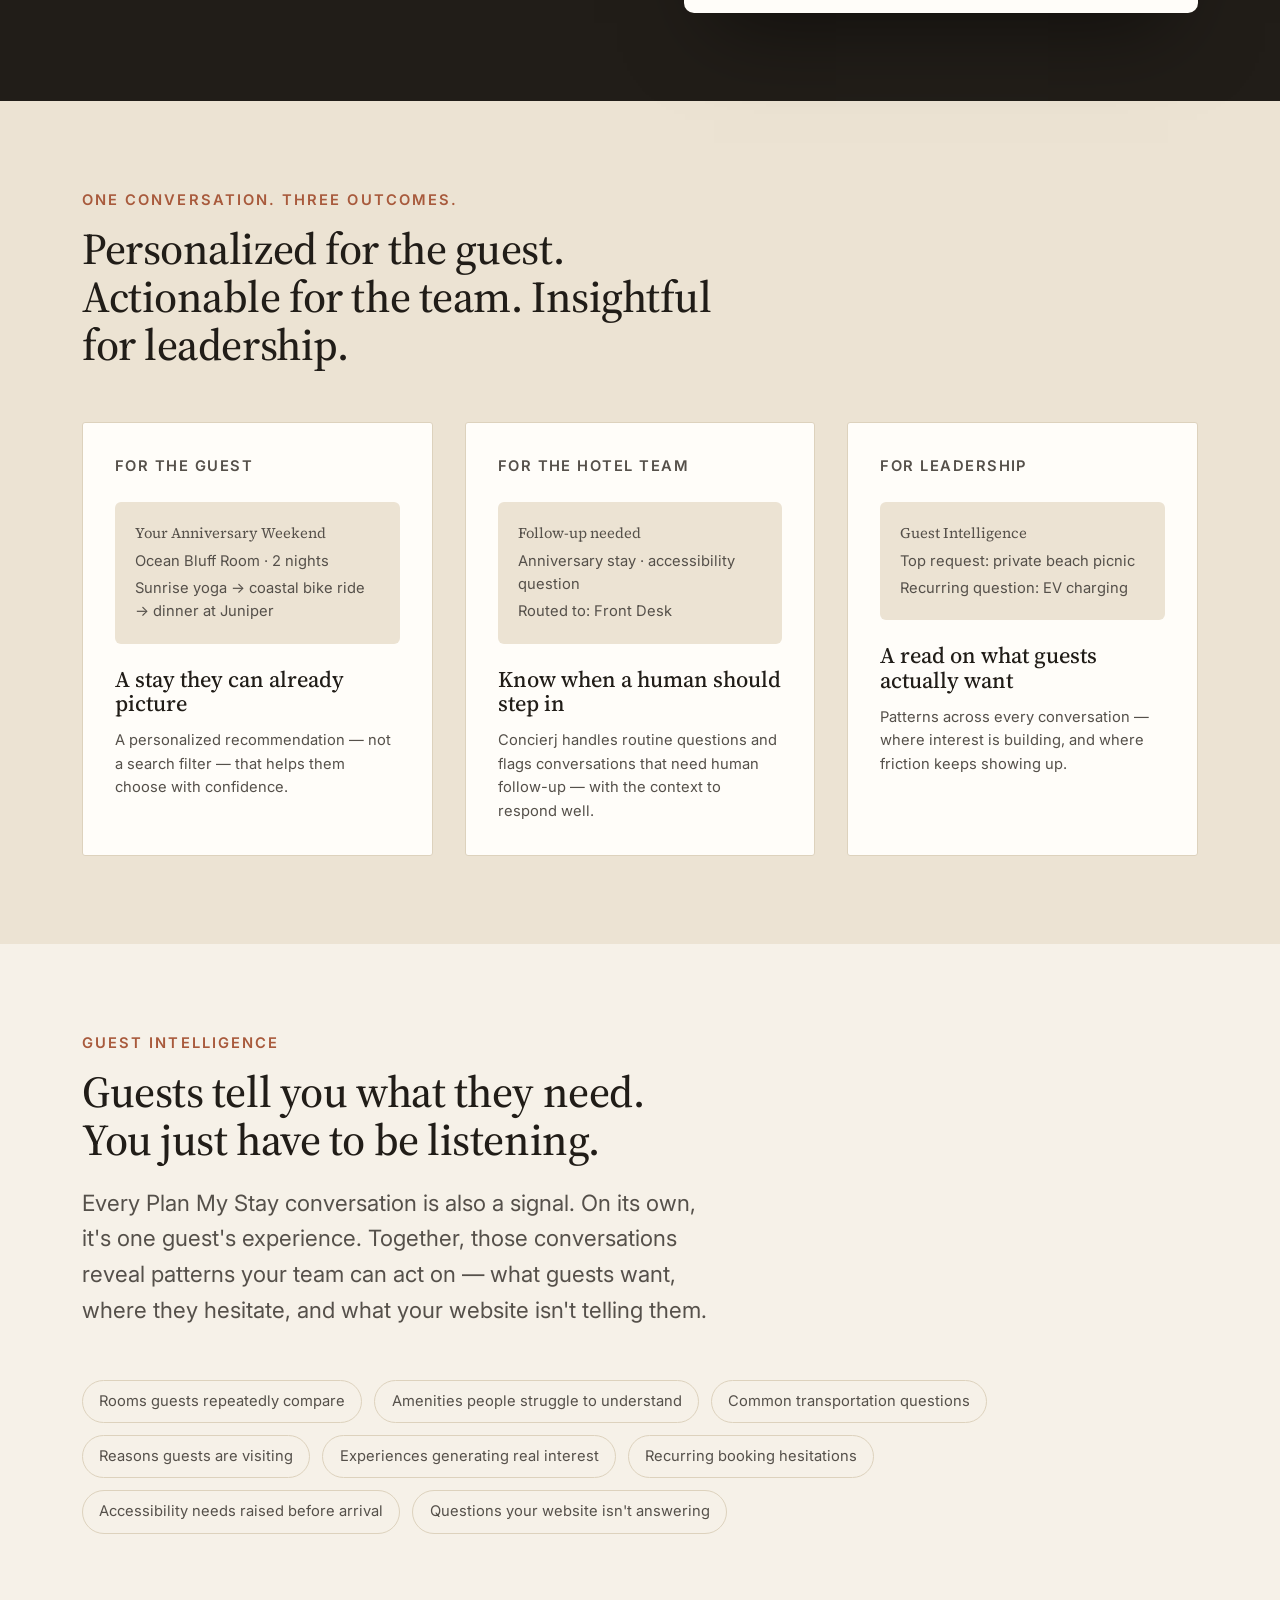
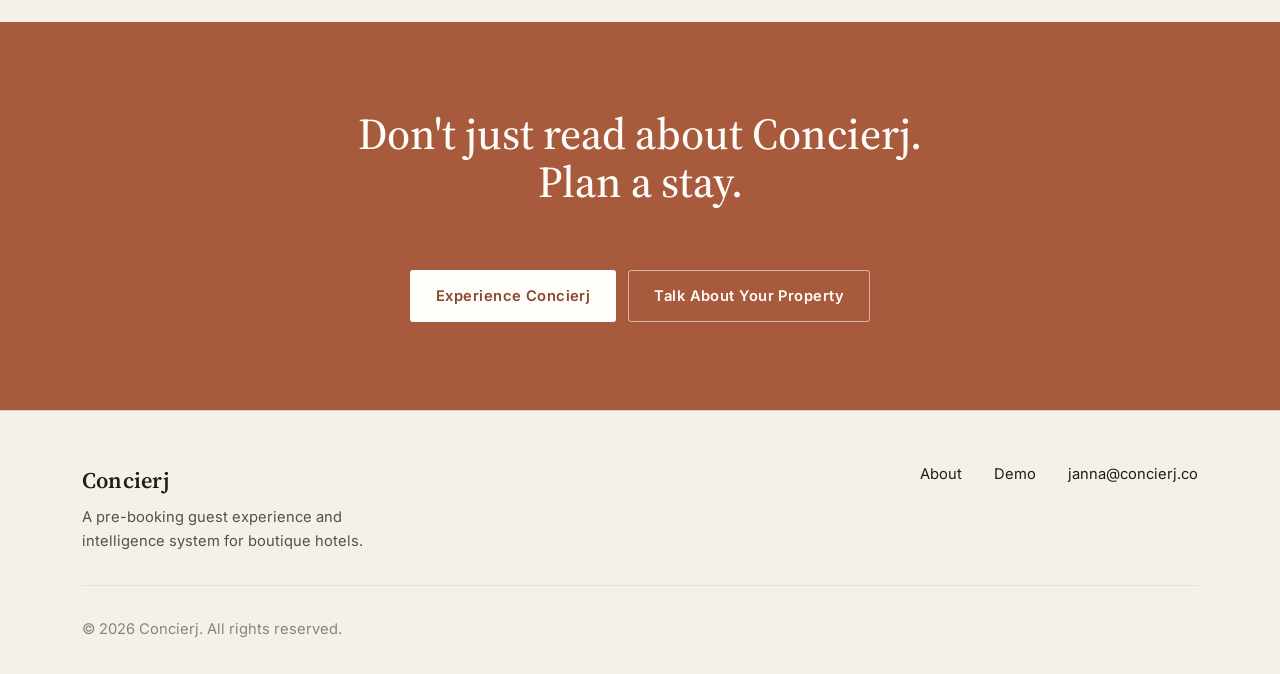
==== commit ca4b75bf: "Plan My Stay: single paragraph, drop the redundant lede Co-Authored-By: Claude Sonnet 5 <noreply@ant" ====
--- a/index.html
+++ b/index.html
@@ -144,8 +144,7 @@
         <div class="plan__copy" data-reveal>
           <p class="eyebrow">The core of Concierj</p>
           <h2>Plan My Stay</h2>
-          <p class="section__lede">A guest doesn't always know the right question to ask. Concierj knows what to ask them — then turns their answers into a room recommendation, a personalized itinerary, and a stay they can already picture.</p>
-          <p class="plan__note">Think of Concierj as a travel advisor working on behalf of the property — helping each guest understand what their stay could look like before they book. This is what separates Concierj from a chatbot. One answers questions. Concierj helps guests picture the stay.</p>
+          <p class="section__lede">Think of Concierj as a travel advisor working on behalf of the property — helping each guest understand what their stay could look like before they book. This is what separates Concierj from a chatbot. One answers questions. Concierj helps guests picture the stay.</p>
         </div>
 
         <div class="chat" data-reveal aria-label="Example Plan My Stay conversation">
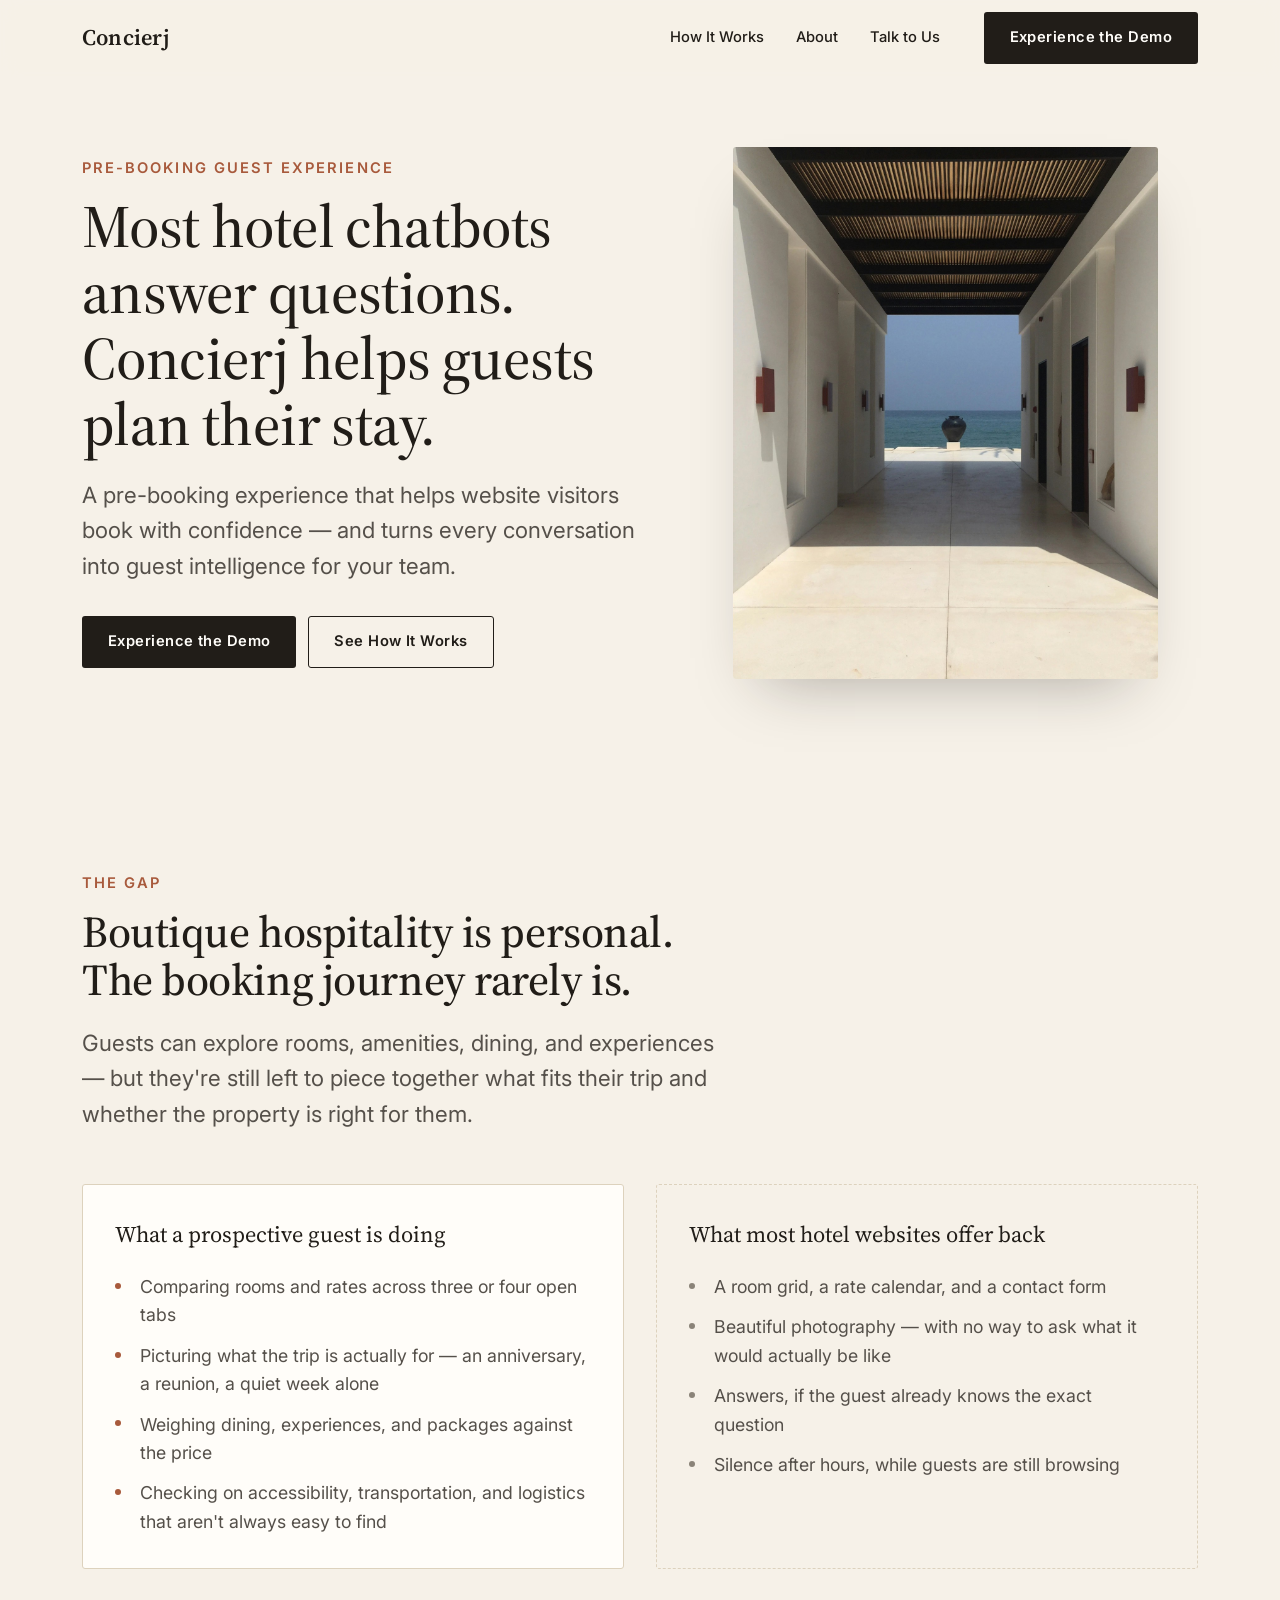
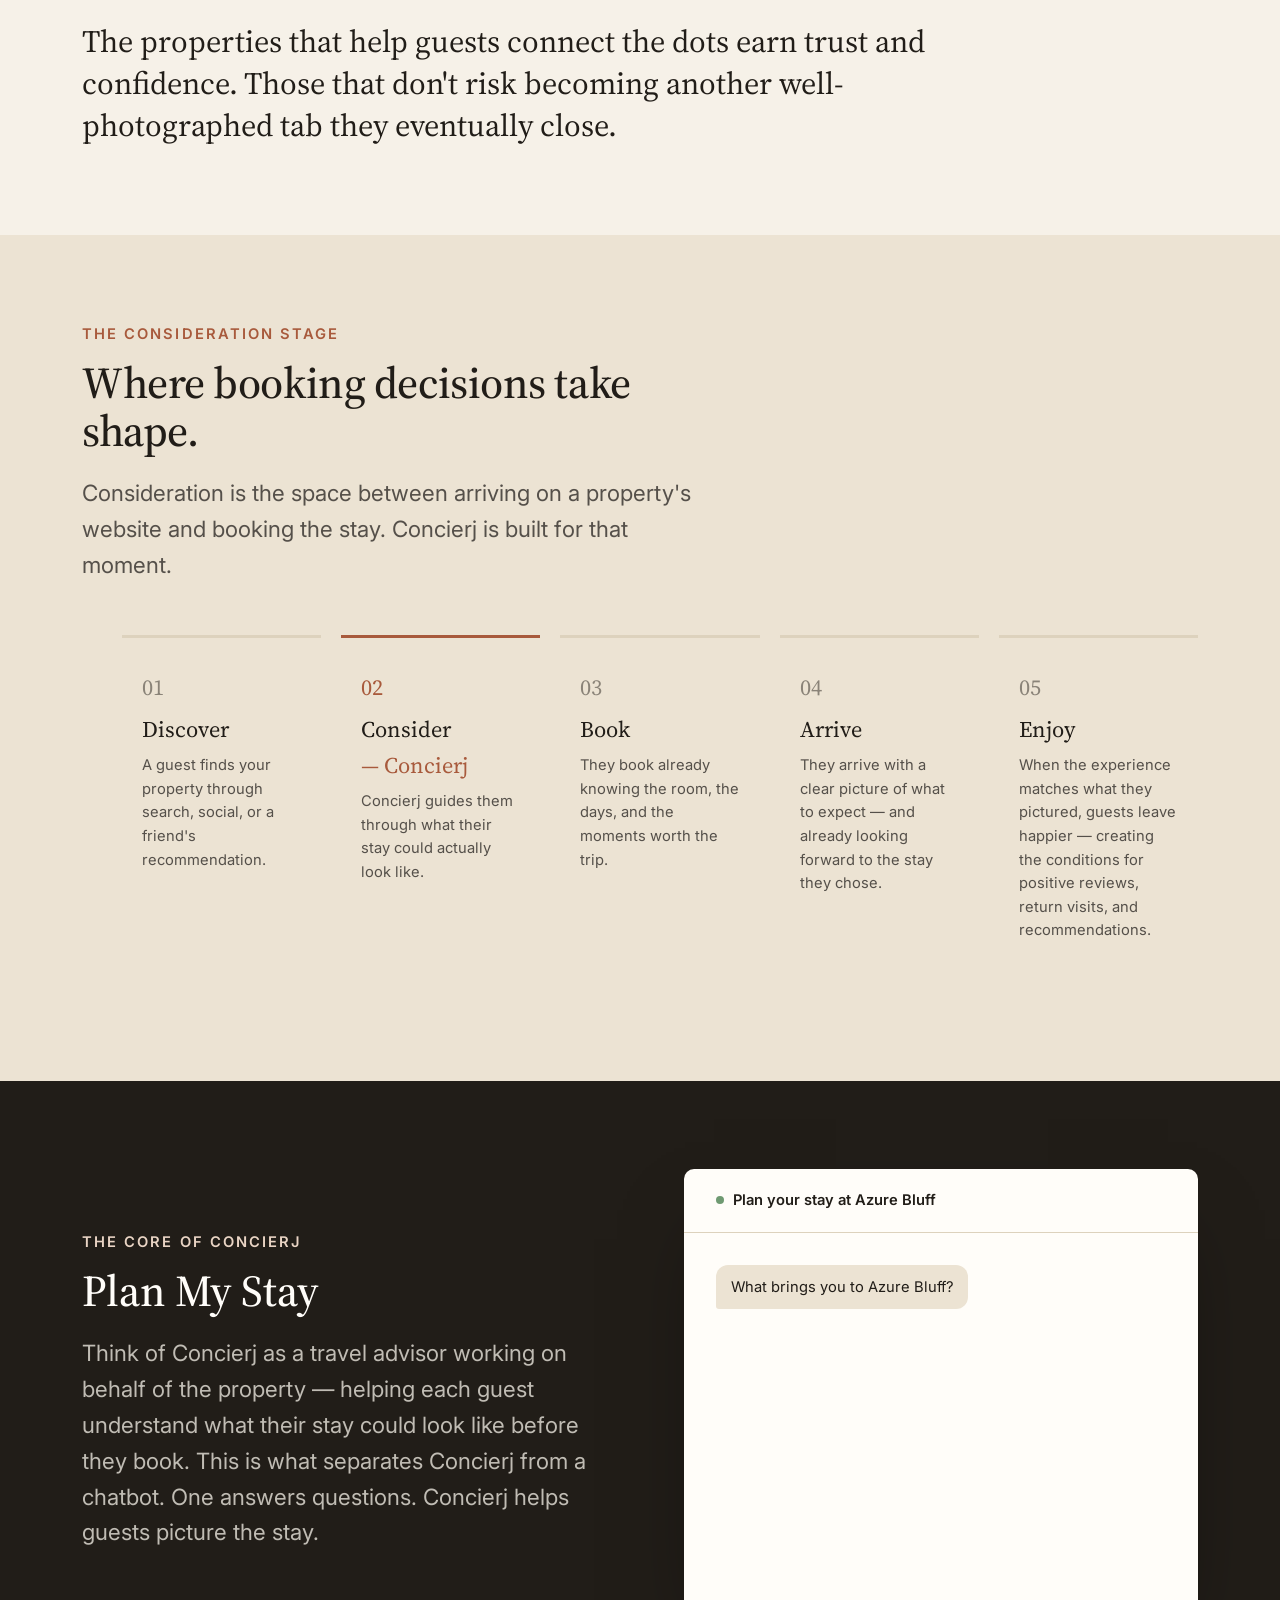
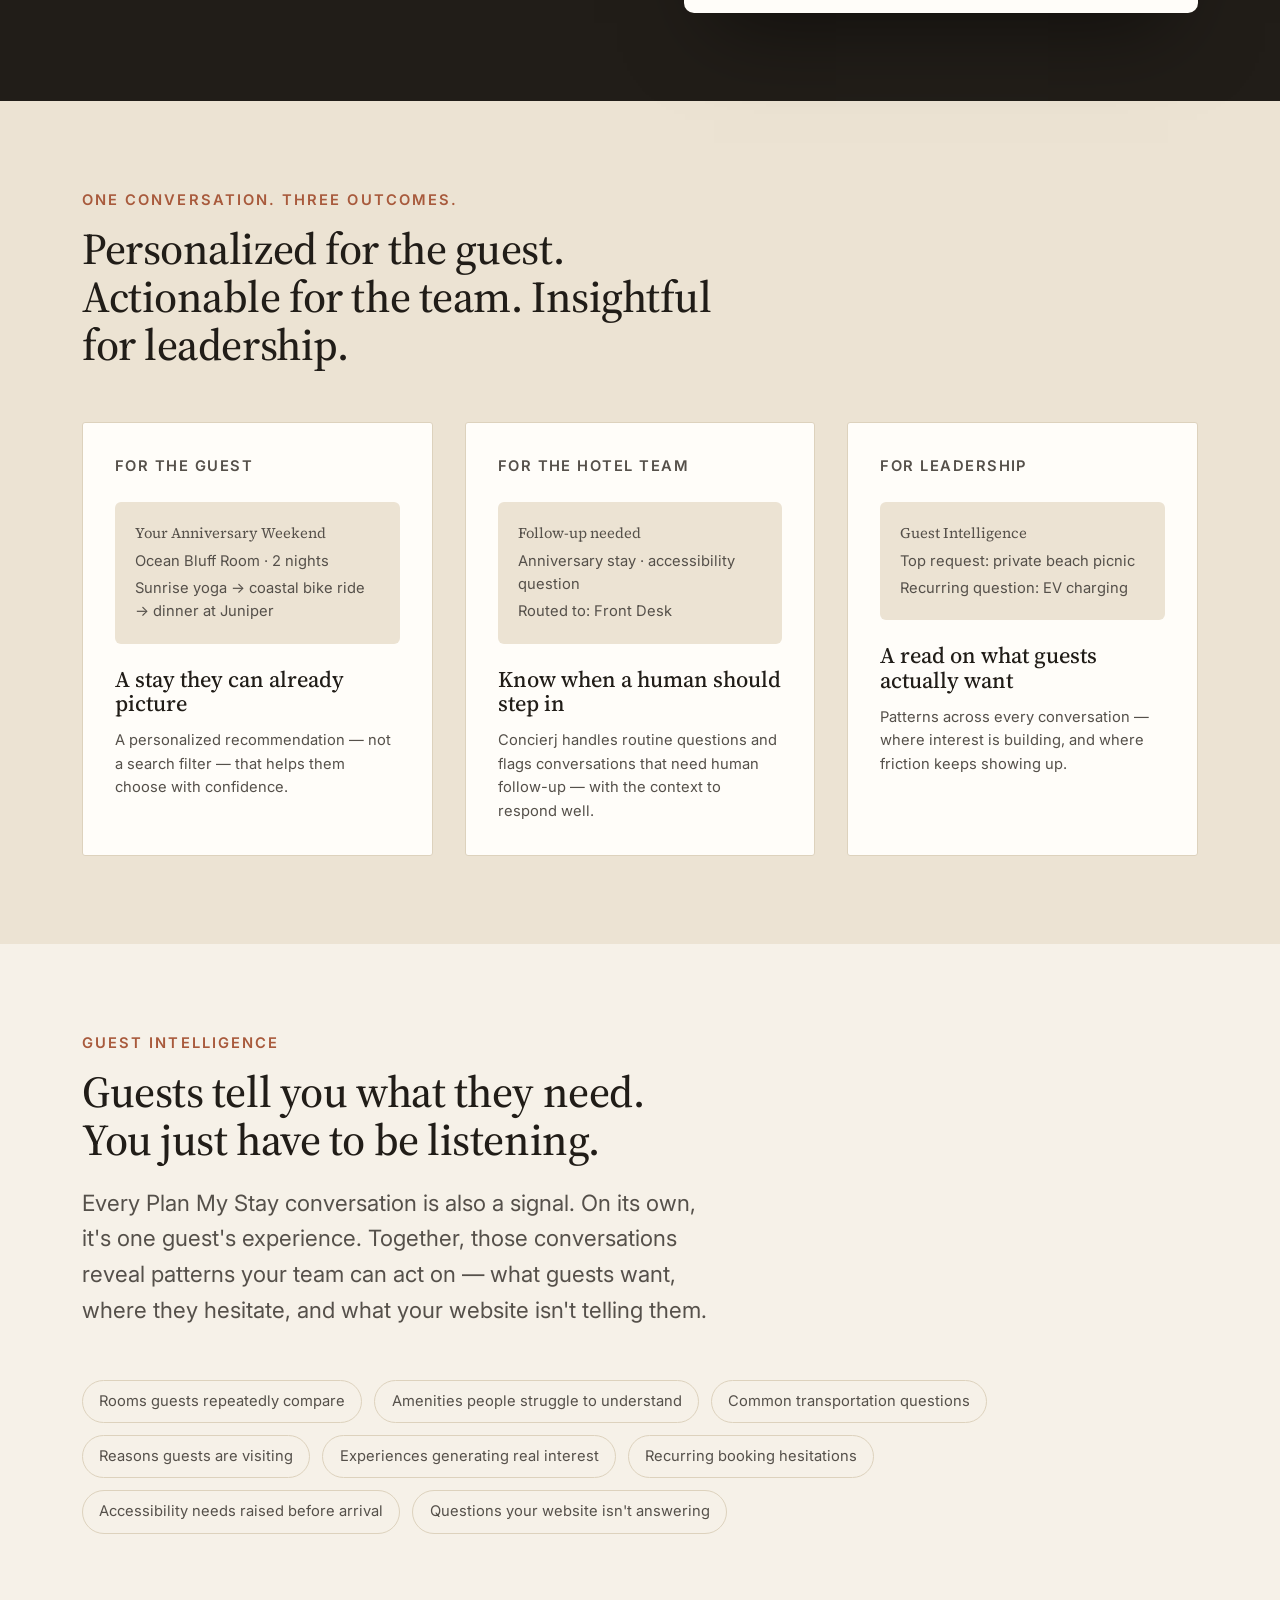
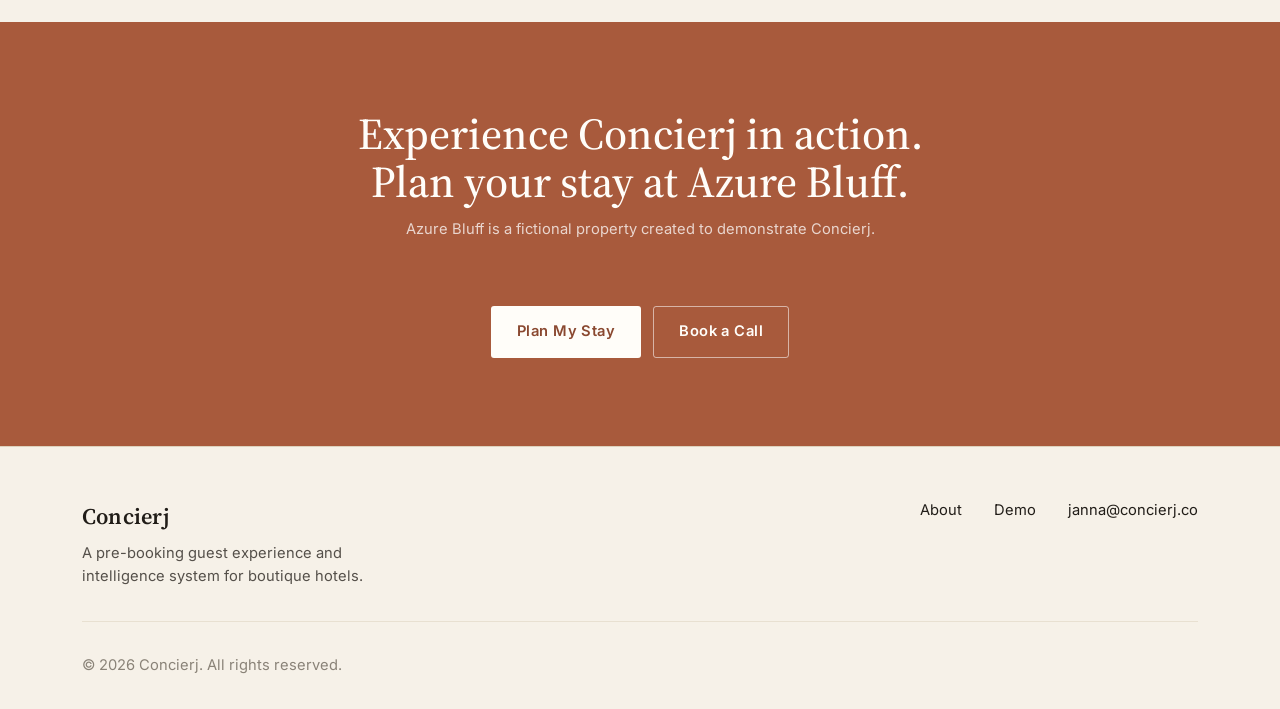
==== commit a2faefa0: "Final CTA: point directly at the Azure Bluff demo, add fictional-property disclosure Co-Authored-By:" ====
--- a/index.html
+++ b/index.html
@@ -228,10 +228,13 @@
     <!-- FINAL CTA -->
     <section class="cta-final">
       <div class="wrap cta-final__inner" data-reveal>
-        <h2>Don't just read about Concierj.<br>Plan a stay.</h2>
+        <div class="cta-final__heading">
+          <h2>Experience Concierj in action.<br>Plan your stay at Azure Bluff.</h2>
+          <p class="cta-final__sub">Azure Bluff is a fictional property created to demonstrate Concierj.</p>
+        </div>
         <div class="hero__ctas">
-          <a class="btn btn-on-dark" href="/demo/">Experience Concierj</a>
-          <a class="btn btn-ghost-on-dark" href="https://calendly.com/janna-concierj/30min">Talk About Your Property</a>
+          <a class="btn btn-on-dark" href="/demo/">Plan My Stay</a>
+          <a class="btn btn-ghost-on-dark" href="https://calendly.com/janna-concierj/30min">Book a Call</a>
         </div>
       </div>
     </section>
--- a/styles/home.css
+++ b/styles/home.css
@@ -350,7 +350,9 @@
   text-align: center;
 }
 .cta-final__inner { display: flex; flex-direction: column; align-items: center; gap: var(--space-m); }
+.cta-final__heading { display: flex; flex-direction: column; align-items: center; gap: var(--space-xs); }
 .cta-final h2 { font-size: var(--step-3); color: var(--paper); }
+.cta-final__sub { font-size: var(--step--1); color: rgba(255, 255, 255, 0.75); }
 .cta-final .btn-on-dark { color: var(--accent-dark); }
 
 /* ---- Footer ---- */
